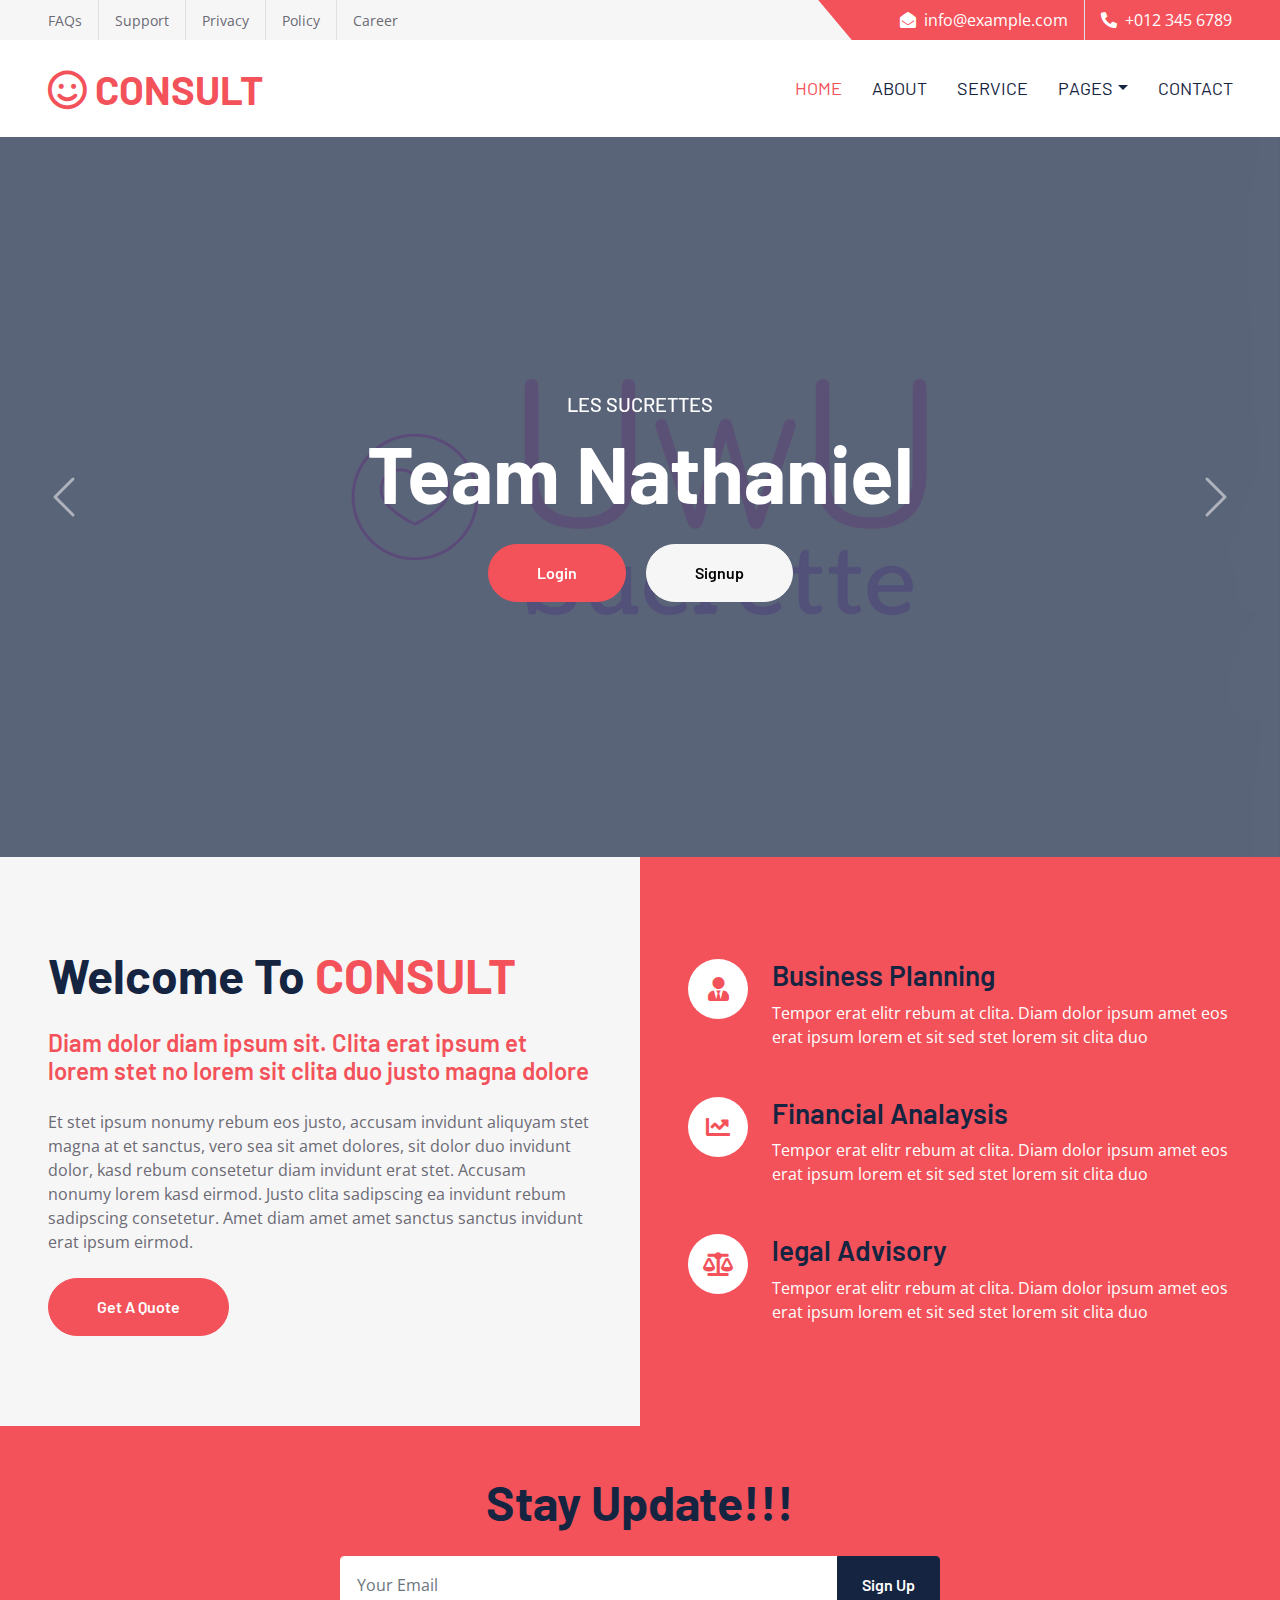
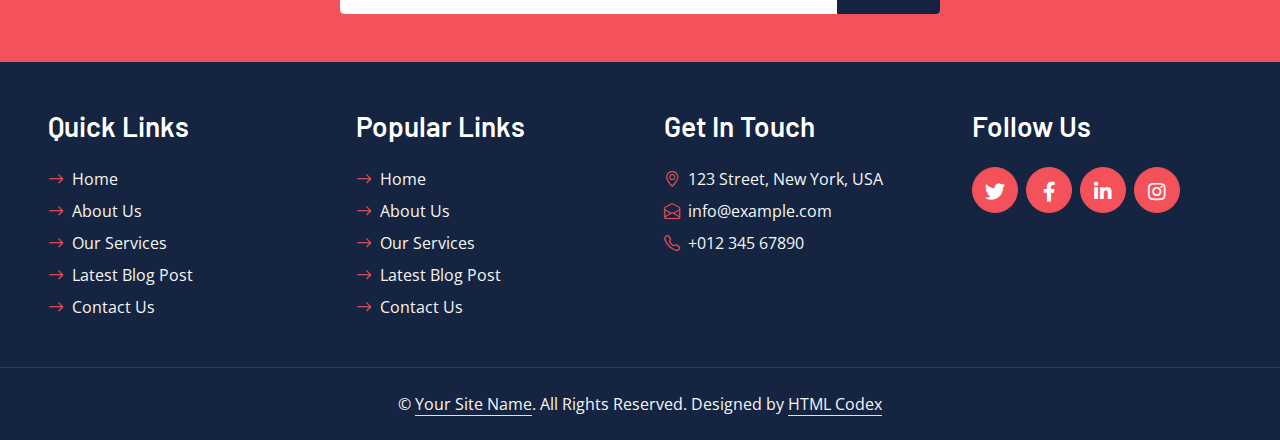
==== site/index.html @ 5a435f61 "[ALL] 1 file were committed 	Files: 		site/: Untracked" ====
<!DOCTYPE html>
<html lang="en">

<head>
    <meta charset="utf-8">
    <title>CONSULT - Consultancy Website Template</title>
    <meta content="width=device-width, initial-scale=1.0" name="viewport">
    <meta content="Free HTML Templates" name="keywords">
    <meta content="Free HTML Templates" name="description">

    <!-- Favicon -->
    <link href="img/favicon.ico" rel="icon">

    <!-- Google Web Fonts -->
    <link rel="preconnect" href="https://fonts.googleapis.com">
    <link rel="preconnect" href="https://fonts.gstatic.com" crossorigin>
    <link href="https://fonts.googleapis.com/css2?family=Barlow:wght@500;600;700&family=Open+Sans:wght@400;600&display=swap" rel="stylesheet"> 

    <!-- Icon Font Stylesheet -->
    <link href="https://cdnjs.cloudflare.com/ajax/libs/font-awesome/5.10.0/css/all.min.css" rel="stylesheet">
    <link href="https://cdn.jsdelivr.net/npm/bootstrap-icons@1.4.1/font/bootstrap-icons.css" rel="stylesheet">

    <!-- Libraries Stylesheet -->
    <link href="lib/owlcarousel/assets/owl.carousel.min.css" rel="stylesheet">

    <!-- Customized Bootstrap Stylesheet -->
    <link href="css/bootstrap.min.css" rel="stylesheet">

    <!-- Template Stylesheet -->
    <link href="css/style.css" rel="stylesheet">
</head>

<div>
    <!-- Topbar Start -->
    <div class="container-fluid bg-secondary ps-5 pe-0 d-none d-lg-block">
        <div class="row gx-0">
            <div class="col-md-6 text-center text-lg-start mb-2 mb-lg-0">
                <div class="d-inline-flex align-items-center">
                    <a class="text-body py-2 pe-3 border-end" href=""><small>FAQs</small></a>
                    <a class="text-body py-2 px-3 border-end" href=""><small>Support</small></a>
                    <a class="text-body py-2 px-3 border-end" href=""><small>Privacy</small></a>
                    <a class="text-body py-2 px-3 border-end" href=""><small>Policy</small></a>
                    <a class="text-body py-2 ps-3" href=""><small>Career</small></a>
                </div>
            </div>
            <div class="col-md-6 text-center text-lg-end">
                <div class="position-relative d-inline-flex align-items-center bg-primary text-white top-shape px-5">
                    <div class="me-3 pe-3 border-end py-2">
                        <p class="m-0"><i class="fa fa-envelope-open me-2"></i>info@example.com</p>
                    </div>
                    <div class="py-2">
                        <p class="m-0"><i class="fa fa-phone-alt me-2"></i>+012 345 6789</p>
                    </div>
                </div>
            </div>
        </div>
    </div>
    <!-- Topbar End -->


    <!-- Navbar Start -->
    <nav class="navbar navbar-expand-lg bg-white navbar-light shadow-sm px-5 py-3 py-lg-0">
        <a href="index.html" class="navbar-brand p-0">
            <h1 class="m-0 text-uppercase text-primary"><i class="far fa-smile text-primary me-2"></i>consult</h1>
        </a>
        <button class="navbar-toggler" type="button" data-bs-toggle="collapse" data-bs-target="#navbarCollapse">
            <span class="navbar-toggler-icon"></span>
        </button>
        <div class="collapse navbar-collapse" id="navbarCollapse">
            <div class="navbar-nav ms-auto py-0 me-n3">
                <a href="index.html" class="nav-item nav-link active">Home</a>
                <a href="about.html" class="nav-item nav-link">About</a>
                <a href="service.html" class="nav-item nav-link">Service</a>
                <div class="nav-item dropdown">
                    <a href="#" class="nav-link dropdown-toggle" data-bs-toggle="dropdown">Pages</a>
                    <div class="dropdown-menu m-0">
                        <a href="blog.html" class="dropdown-item">Blog Grid</a>
                        <a href="detail.html" class="dropdown-item">Blog Detail</a>
                        <a href="feature.html" class="dropdown-item">Features</a>
                        <a href="quote.html" class="dropdown-item">Quote Form</a>
                        <a href="team.html" class="dropdown-item">The Team</a>
                        <a href="testimonial.html" class="dropdown-item">Testimonial</a>
                    </div>
                </div>
                <a href="contact.html" class="nav-item nav-link">Contact</a>
            </div>
        </div>
    </nav>
    <!-- Navbar End -->


    <!-- Carousel Start -->
    <div class="container-fluid p-0">
        <div id="header-carousel" class="carousel slide carousel-fade" data-bs-ride="carousel">
            <div class="carousel-inner">
                <div class="carousel-item active">
                    <img class="w-100" src="img/carousel-1.jpg" alt="Image">
                    <div class="carousel-caption d-flex flex-column align-items-center justify-content-center">
                        <div class="p-3" style="max-width: 900px;">
                            <h5 class="text-white text-uppercase">Les Sucrettes</h5>
                            <h1 class="display-1 text-white mb-md-4">Team Nathaniel</h1>
                            <a href="" class="btn btn-primary py-md-3 px-md-5 me-3 rounded-pill">Login</a>
                            <a href="" class="btn btn-secondary py-md-3 px-md-5 rounded-pill">Signup</a>
                        </div>
                    </div>
                </div>
                <div class="carousel-item">
                    <img class="w-100" src="img/carousel-2.jpg" alt="Image">
                    <div class="carousel-caption d-flex flex-column align-items-center justify-content-center">
                        <div class="p-3" style="max-width: 900px;">
                            <h5 class="text-white text-uppercase">Business Consultancy</h5>
                            <h1 class="display-1 text-white mb-md-4">Take Our Help To Reach The Top Level</h1>
                            <a href="" class="btn btn-primary py-md-3 px-md-5 me-3 rounded-pill">Get Quote</a>
                            <a href="" class="btn btn-secondary py-md-3 px-md-5 rounded-pill">Contact Us</a>
                        </div>
                    </div>
                </div>
            </div>
            <button class="carousel-control-prev" type="button" data-bs-target="#header-carousel"
                data-bs-slide="prev">
                <span class="carousel-control-prev-icon" aria-hidden="true"></span>
                <span class="visually-hidden">Previous</span>
            </button>
            <button class="carousel-control-next" type="button" data-bs-target="#header-carousel"
                data-bs-slide="next">
                <span class="carousel-control-next-icon" aria-hidden="true"></span>
                <span class="visually-hidden">Next</span>
            </button>
        </div>
    </div>
    <!-- Carousel End -->


    <!-- About Start -->
    <div class="container-fluid bg-secondary p-0">
        <div class="row g-0">
            <div class="col-lg-6 py-6 px-5">
                <h1 class="display-5 mb-4">Welcome To <span class="text-primary">CONSULT</span></h1>
                <h4 class="text-primary mb-4">Diam dolor diam ipsum sit. Clita erat ipsum et lorem stet no lorem sit clita duo justo magna dolore</h4>
                <p class="mb-4">Et stet ipsum nonumy rebum eos justo, accusam invidunt aliquyam stet magna at et sanctus, vero sea sit amet dolores, sit dolor duo invidunt dolor, kasd rebum consetetur diam invidunt erat stet. Accusam nonumy lorem kasd eirmod. Justo clita sadipscing ea invidunt rebum sadipscing consetetur. Amet diam amet amet sanctus sanctus invidunt erat ipsum eirmod.</p>
                <a href="" class="btn btn-primary py-md-3 px-md-5 rounded-pill">Get A Quote</a>
            </div>
            <div class="col-lg-6">
                <div class="h-100 d-flex flex-column justify-content-center bg-primary p-5">
                    <div class="d-flex text-white mb-5">
                        <div class="d-flex flex-shrink-0 align-items-center justify-content-center bg-white text-primary rounded-circle mx-auto mb-4" style="width: 60px; height: 60px;">
                            <i class="fa fa-user-tie fs-4"></i>
                        </div>
                        <div class="ps-4">
                            <h3>Business Planning</h3>
                            <p class="mb-0">Tempor erat elitr rebum at clita. Diam dolor ipsum amet eos erat ipsum lorem et sit sed stet lorem sit clita duo</p>
                        </div>
                    </div>
                    <div class="d-flex text-white mb-5">
                        <div class="d-flex flex-shrink-0 align-items-center justify-content-center bg-white text-primary rounded-circle mx-auto mb-4" style="width: 60px; height: 60px;">
                            <i class="fa fa-chart-line fs-4"></i>
                        </div>
                        <div class="ps-4">
                            <h3>Financial Analaysis</h3>
                            <p class="mb-0">Tempor erat elitr rebum at clita. Diam dolor ipsum amet eos erat ipsum lorem et sit sed stet lorem sit clita duo</p>
                        </div>
                    </div>
                    <div class="d-flex text-white">
                        <div class="d-flex flex-shrink-0 align-items-center justify-content-center bg-white text-primary rounded-circle mx-auto mb-4" style="width: 60px; height: 60px;">
                            <i class="fa fa-balance-scale fs-4"></i>
                        </div>
                        <div class="ps-4">
                            <h3>legal Advisory</h3>
                            <p class="mb-0">Tempor erat elitr rebum at clita. Diam dolor ipsum amet eos erat ipsum lorem et sit sed stet lorem sit clita duo</p>
                        </div>
                    </div>
                </div>
            </div>
        </div>
    </div>
    <!-- About End -->   

    <!-- Footer Start -->
    <div class="container-fluid bg-primary text-secondary p-5">
        <div class="row g-5">
            <div class="col-12 text-center">
                <h1 class="display-5 mb-4">Stay Update!!!</h1>
                <form class="mx-auto" style="max-width: 600px;">
                    <div class="input-group">
                        <input type="text" class="form-control border-white p-3" placeholder="Your Email">
                        <button class="btn btn-dark px-4">Sign Up</button>
                    </div>
                </form>
            </div>
        </div>
    </div>
    <div class="container-fluid bg-dark text-secondary p-5">
        <div class="row g-5">
            <div class="col-lg-3 col-md-6">
                <h3 class="text-white mb-4">Quick Links</h3>
                <div class="d-flex flex-column justify-content-start">
                    <a class="text-secondary mb-2" href="#"><i class="bi bi-arrow-right text-primary me-2"></i>Home</a>
                    <a class="text-secondary mb-2" href="#"><i class="bi bi-arrow-right text-primary me-2"></i>About Us</a>
                    <a class="text-secondary mb-2" href="#"><i class="bi bi-arrow-right text-primary me-2"></i>Our Services</a>
                    <a class="text-secondary mb-2" href="#"><i class="bi bi-arrow-right text-primary me-2"></i>Latest Blog Post</a>
                    <a class="text-secondary" href="#"><i class="bi bi-arrow-right text-primary me-2"></i>Contact Us</a>
                </div>
            </div>
            <div class="col-lg-3 col-md-6">
                <h3 class="text-white mb-4">Popular Links</h3>
                <div class="d-flex flex-column justify-content-start">
                    <a class="text-secondary mb-2" href="#"><i class="bi bi-arrow-right text-primary me-2"></i>Home</a>
                    <a class="text-secondary mb-2" href="#"><i class="bi bi-arrow-right text-primary me-2"></i>About Us</a>
                    <a class="text-secondary mb-2" href="#"><i class="bi bi-arrow-right text-primary me-2"></i>Our Services</a>
                    <a class="text-secondary mb-2" href="#"><i class="bi bi-arrow-right text-primary me-2"></i>Latest Blog Post</a>
                    <a class="text-secondary" href="#"><i class="bi bi-arrow-right text-primary me-2"></i>Contact Us</a>
                </div>
            </div>
            <div class="col-lg-3 col-md-6">
                <h3 class="text-white mb-4">Get In Touch</h3>
                <p class="mb-2"><i class="bi bi-geo-alt text-primary me-2"></i>123 Street, New York, USA</p>
                <p class="mb-2"><i class="bi bi-envelope-open text-primary me-2"></i>info@example.com</p>
                <p class="mb-0"><i class="bi bi-telephone text-primary me-2"></i>+012 345 67890</p>
            </div>
            <div class="col-lg-3 col-md-6">
                <h3 class="text-white mb-4">Follow Us</h3>
                <div class="d-flex">
                    <a class="btn btn-lg btn-primary btn-lg-square rounded-circle me-2" href="#"><i class="fab fa-twitter fw-normal"></i></a>
                    <a class="btn btn-lg btn-primary btn-lg-square rounded-circle me-2" href="#"><i class="fab fa-facebook-f fw-normal"></i></a>
                    <a class="btn btn-lg btn-primary btn-lg-square rounded-circle me-2" href="#"><i class="fab fa-linkedin-in fw-normal"></i></a>
                    <a class="btn btn-lg btn-primary btn-lg-square rounded-circle" href="#"><i class="fab fa-instagram fw-normal"></i></a>
                </div>
            </div>
        </div>
    </div>
    <div class="container-fluid bg-dark text-secondary text-center border-top py-4 px-5" style="border-color: rgba(256, 256, 256, .1) !important;">
        <p class="m-0">&copy; <a class="text-secondary border-bottom" href="#">Your Site Name</a>. All Rights Reserved. Designed by <a class="text-secondary border-bottom" href="https://htmlcodex.com">HTML Codex</a></p>
    </div>
    <!-- Footer End -->


    <!-- Back to Top -->
    <a href="#" class="btn btn-lg btn-primary btn-lg-square rounded-circle back-to-top"><i class="bi bi-arrow-up"></i></a>


    <!-- JavaScript Libraries -->
    <script src="https://code.jquery.com/jquery-3.4.1.min.js"></script>
    <script src="https://cdn.jsdelivr.net/npm/bootstrap@5.0.0/dist/js/bootstrap.bundle.min.js"></script>
    <script src="lib/easing/easing.min.js"></script>
    <script src="lib/waypoints/waypoints.min.js"></script>
    <script src="lib/owlcarousel/owl.carousel.min.js"></script>

    <!-- Template Javascript -->
    <script src="js/main.js"></script>
</body>

</html>
---- site/css/style.css ----
/********** Template CSS **********/
:root {
    --primary: #F3525A;
    --secondary: #F6F6F6;
    --light: #FFFFFF;
    --dark: #152440;
}

h1,
h2,
.font-weight-bold {
    font-weight: 700 !important;
}

h3,
h4,
.font-weight-semi-bold {
    font-weight: 600 !important;
}

h5,
h6,
.font-weight-medium {
    font-weight: 500 !important;
}

.pt-6 {
    padding-top: 90px;
}

.pb-6 {
    padding-bottom: 90px;
}

.py-6 {
    padding-top: 90px;
    padding-bottom: 90px;
}

.btn {
    font-family: 'Barlow', sans-serif;
    font-weight: 600;
    transition: .5s;
}

.btn-primary {
    color: #FFFFFF;
}

.btn-square {
    width: 36px;
    height: 36px;
}

.btn-sm-square {
    width: 28px;
    height: 28px;
}

.btn-lg-square {
    width: 46px;
    height: 46px;
}

.btn-square,
.btn-sm-square,
.btn-lg-square {
    padding-left: 0;
    padding-right: 0;
    text-align: center;
}

.back-to-top {
    position: fixed;
    display: none;
    right: 45px;
    bottom: 45px;
    z-index: 99;
}

.top-shape::before {
    position: absolute;
    content: "";
    width: 35px;
    height: 100%;
    top: 0;
    left: -17px;
    background: var(--primary);
    transform: skew(40deg);
}

.navbar-light .navbar-nav .nav-link {
    font-family: 'Barlow', sans-serif;
    padding: 35px 15px;
    font-size: 18px;
    text-transform: uppercase;
    color: var(--dark);
    outline: none;
    transition: .5s;
}

.sticky-top.navbar-light .navbar-nav .nav-link {
    padding: 20px 15px;
}

.navbar-light .navbar-nav .nav-link:hover,
.navbar-light .navbar-nav .nav-link.active {
    color: var(--primary);
}

@media (max-width: 991.98px) {
    .navbar-light .navbar-nav .nav-link  {
        padding: 10px 0;
    }
}

.carousel-caption {
    top: 0;
    left: 0;
    right: 0;
    bottom: 0;
    background: rgba(21, 36, 64, .7);
    z-index: 1;
}

@media (max-width: 576px) {
    .carousel-caption h5 {
        font-size: 14px;
        font-weight: 500 !important;
    }

    .carousel-caption h1 {
        font-size: 30px;
        font-weight: 600 !important;
    }
}

.carousel-control-prev,
.carousel-control-next {
    width: 10%;
}

.carousel-control-prev-icon,
.carousel-control-next-icon {
    width: 3rem;
    height: 3rem;
}

.service-item {
    position: relative;
    overflow: hidden;
    height: 350px;
    display: flex;
    flex-direction: column;
    align-items: center;
    justify-content: center;
    transition: .3s;
}

.service-item::after {
    position: absolute;
    content: "";
    width: 100%;
    height: 50px;
    bottom: -50px;
    left: 0;
    background: var(--light);
    border-radius: 100% 100% 0 0;
    box-shadow: 0px -10px 5px #EEEEEE;
    transition: .5s;
}

.service-item:hover::after {
    bottom: -25px;
}

.service-item p {
    transition: .3s;
}

.service-item:hover p {
    margin-bottom: 25px !important;
}

.team-item img {
    transform: scale(1.15);
    margin-left: -30px;
    transition: .5s;
}

.team-item:hover img {
    margin-left: 0;
}

.team-item .team-text {
    left: -100%;
    transition: .5s;
}

.team-item .team-text::after {
    position: absolute;
    content: "";
    width: 0;
    height: 0;
    top: 50%;
    right: -60px;
    margin-top: -30px;
    border: 30px solid;
    border-color: transparent transparent transparent var(--primary);
}

.team-item:hover .team-text {
    left: 0;
}

.testimonial-carousel .owl-nav {
    margin-top: 30px;
    display: flex;
    justify-content: start;
}

.testimonial-carousel .owl-nav .owl-prev,
.testimonial-carousel .owl-nav .owl-next{
    position: relative;
    margin: 0 5px;
    width: 45px;
    height: 45px;
    display: flex;
    align-items: center;
    justify-content: center;
    color: #FFFFFF;
    background: var(--primary);
    font-size: 22px;
    border-radius: 45px;
    transition: .5s;
}

.testimonial-carousel .owl-nav .owl-prev:hover,
.testimonial-carousel .owl-nav .owl-next:hover {
    color: var(--dark);
}

.testimonial-carousel .owl-item img {
    width: 90px;
    height: 90px;
}

.blog-item img {
    transition: .5s;
}

.blog-item:hover img {
    transform: scale(1.1);
}
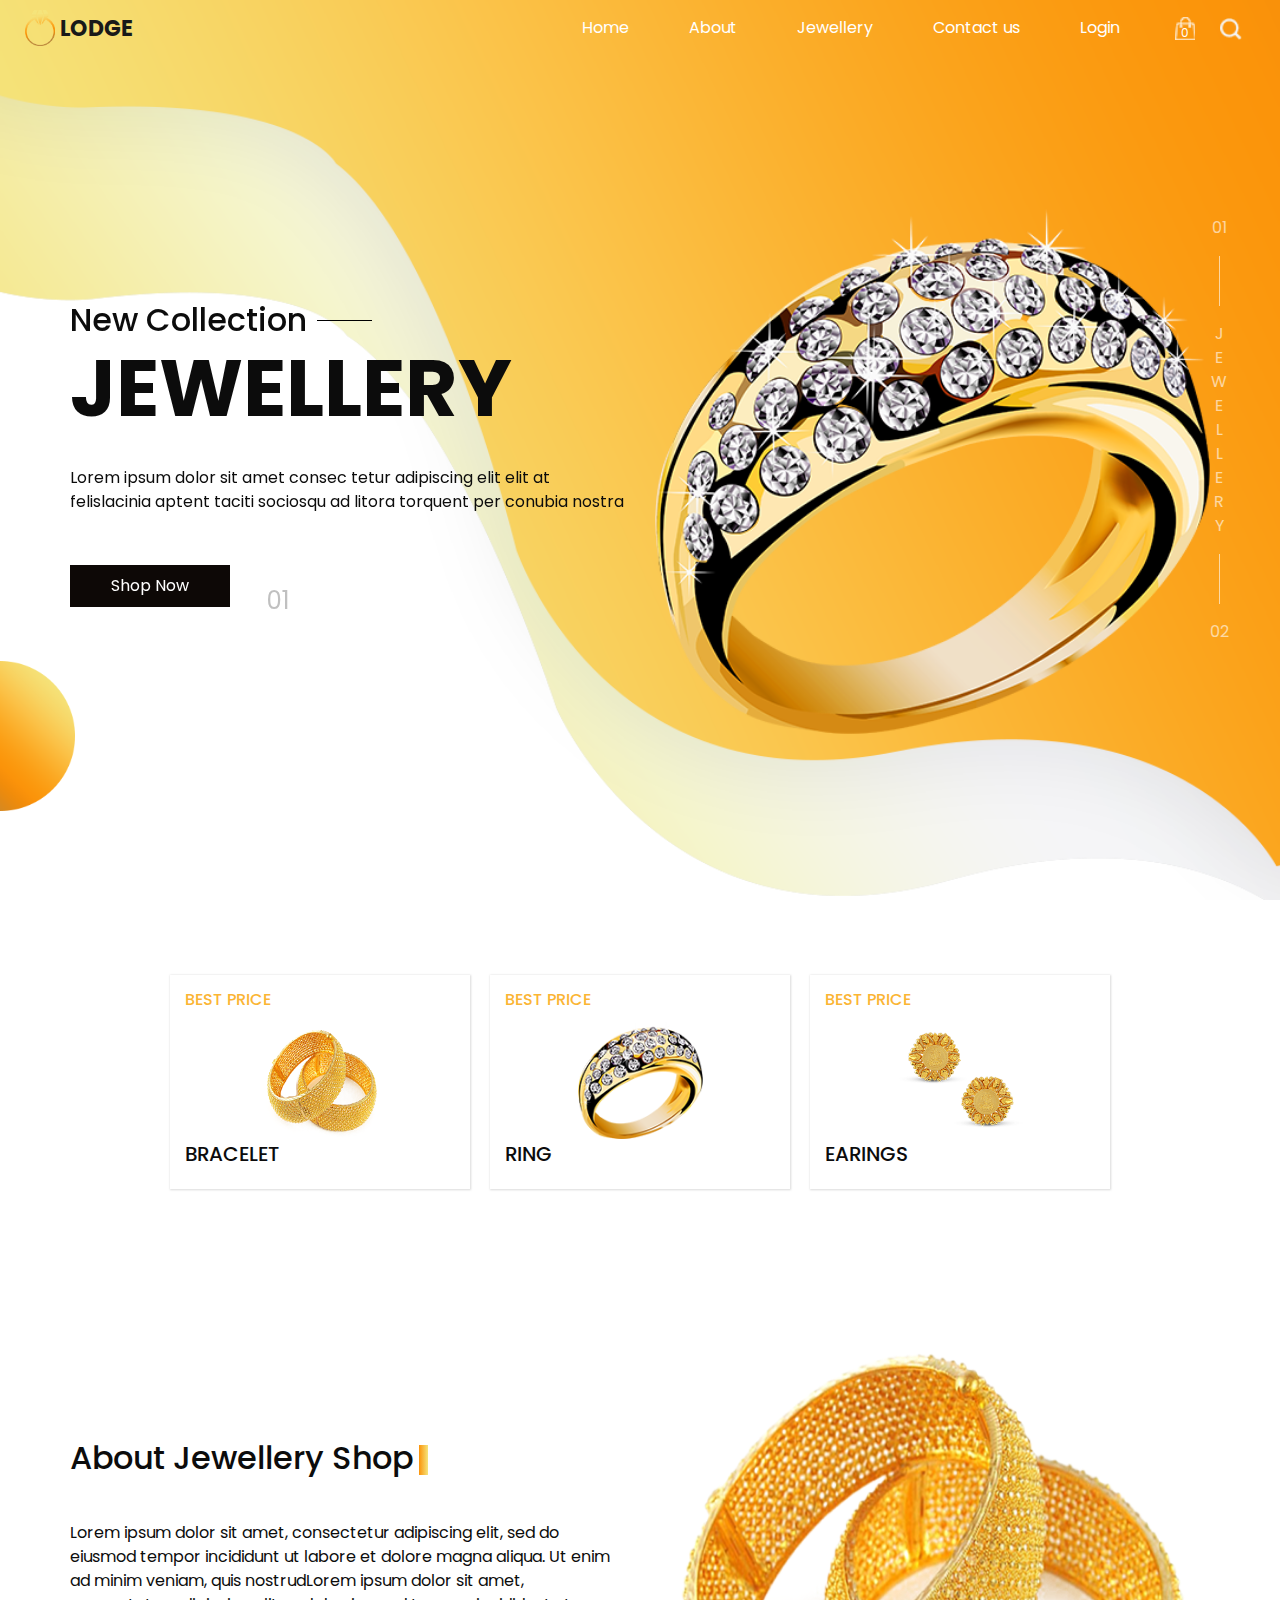
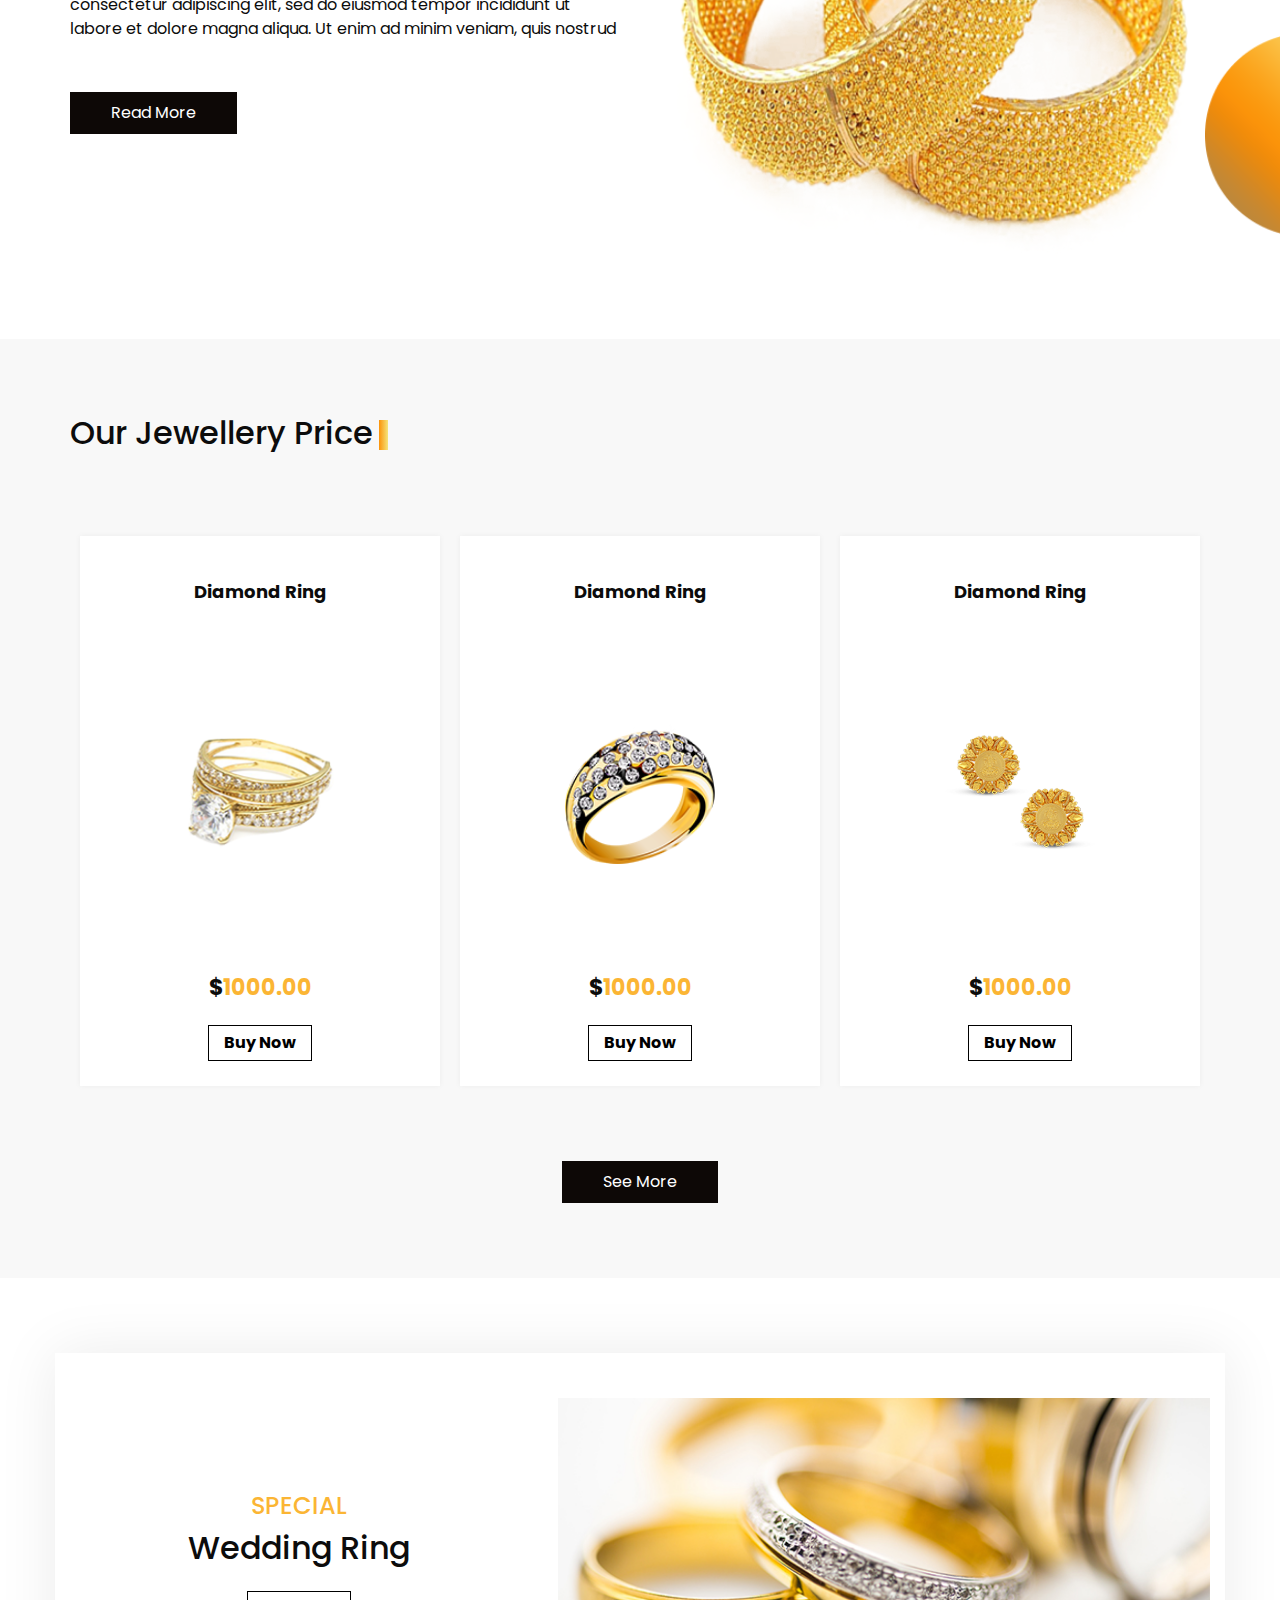
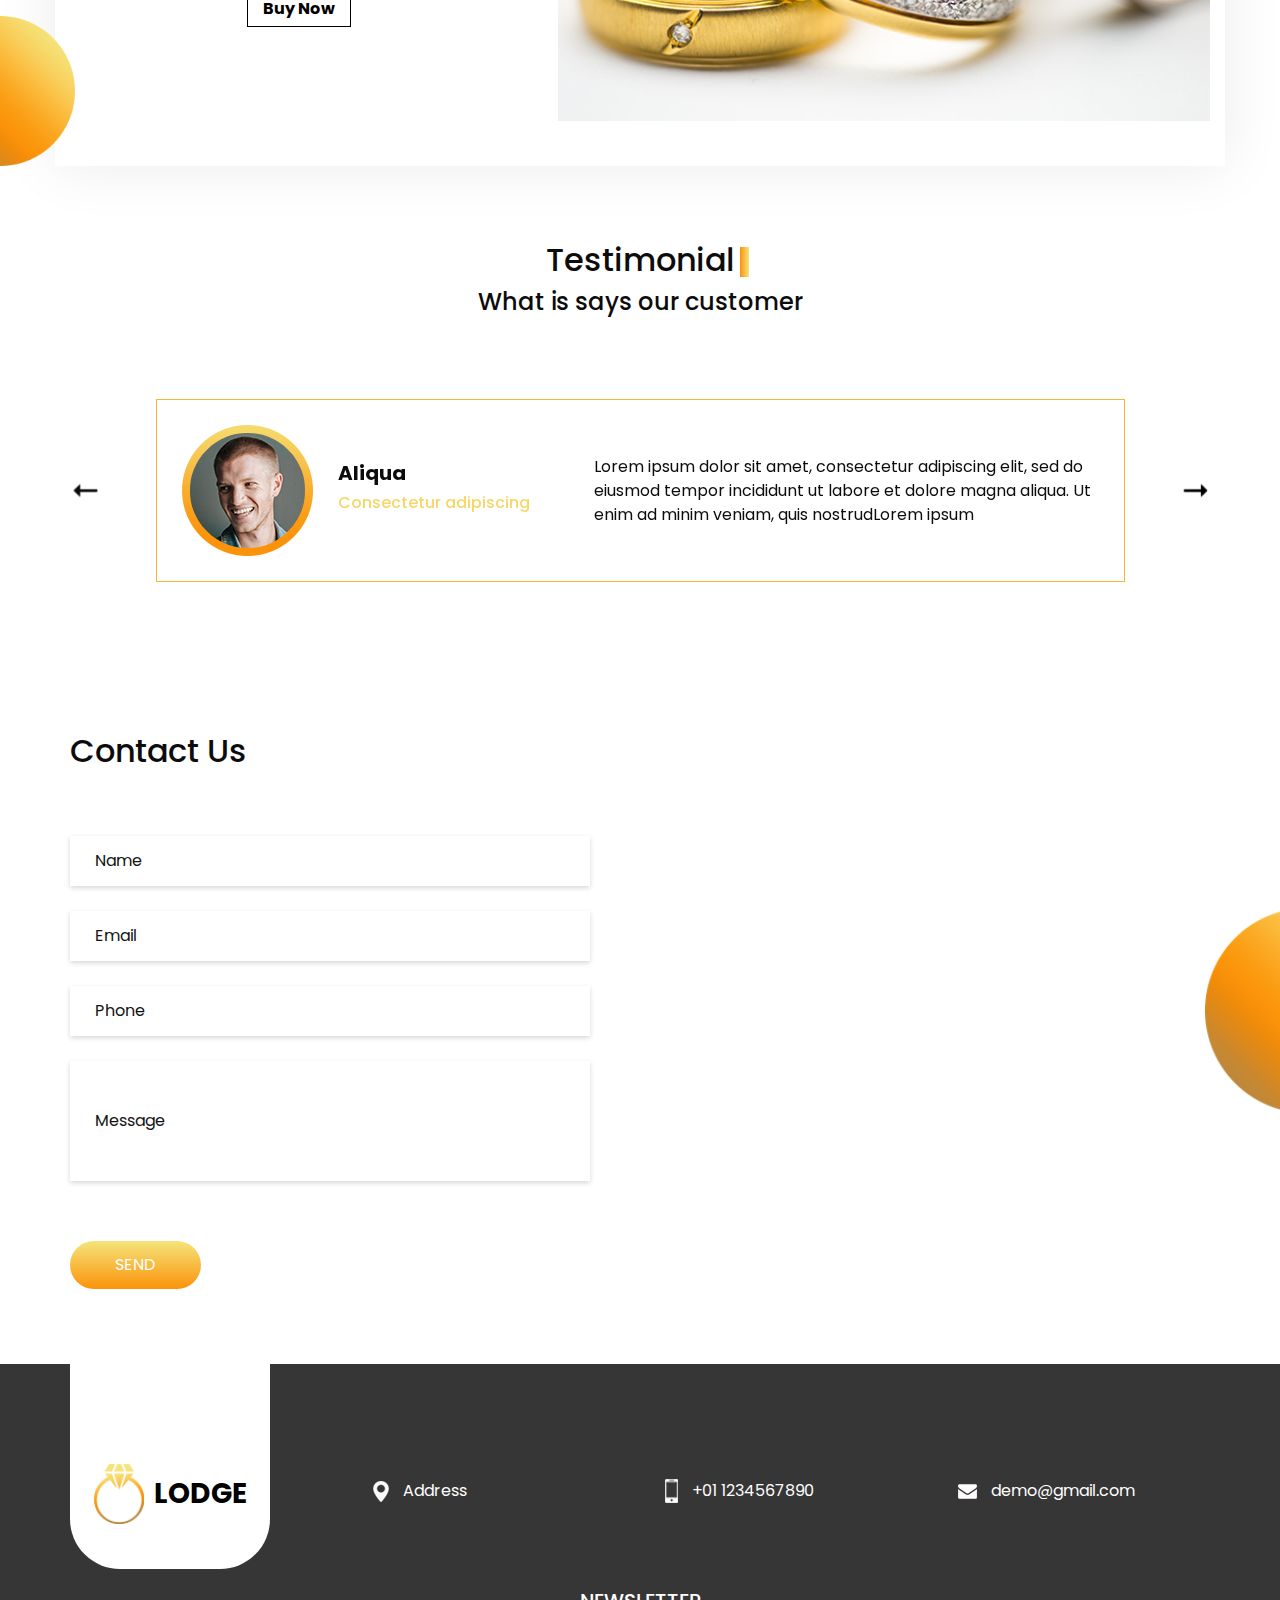
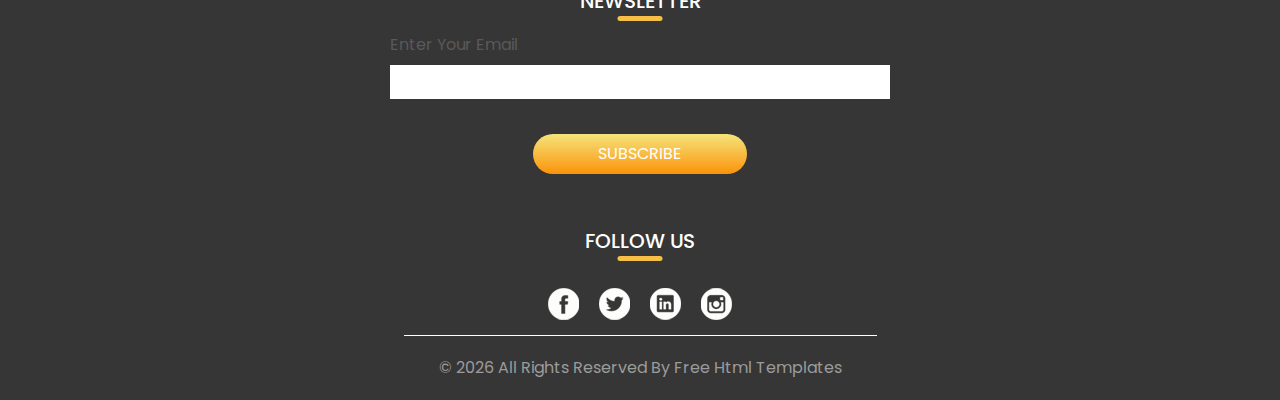
==== commit 56f8c2fe: "[ALL] 138 files were committed 	Files: 		site/LICENSE.txt: Deleted 		site/READ-ME.txt: Deleted 		sit" ====
--- a/site/index.html
+++ b/site/index.html
@@ -1,252 +1,668 @@
 <!DOCTYPE html>
-<html lang="en">
+<html>
 
 <head>
-    <meta charset="utf-8">
-    <title>CONSULT - Consultancy Website Template</title>
-    <meta content="width=device-width, initial-scale=1.0" name="viewport">
-    <meta content="Free HTML Templates" name="keywords">
-    <meta content="Free HTML Templates" name="description">
-
-    <!-- Favicon -->
-    <link href="img/favicon.ico" rel="icon">
-
-    <!-- Google Web Fonts -->
-    <link rel="preconnect" href="https://fonts.googleapis.com">
-    <link rel="preconnect" href="https://fonts.gstatic.com" crossorigin>
-    <link href="https://fonts.googleapis.com/css2?family=Barlow:wght@500;600;700&family=Open+Sans:wght@400;600&display=swap" rel="stylesheet"> 
-
-    <!-- Icon Font Stylesheet -->
-    <link href="https://cdnjs.cloudflare.com/ajax/libs/font-awesome/5.10.0/css/all.min.css" rel="stylesheet">
-    <link href="https://cdn.jsdelivr.net/npm/bootstrap-icons@1.4.1/font/bootstrap-icons.css" rel="stylesheet">
-
-    <!-- Libraries Stylesheet -->
-    <link href="lib/owlcarousel/assets/owl.carousel.min.css" rel="stylesheet">
-
-    <!-- Customized Bootstrap Stylesheet -->
-    <link href="css/bootstrap.min.css" rel="stylesheet">
-
-    <!-- Template Stylesheet -->
-    <link href="css/style.css" rel="stylesheet">
+  <!-- Basic -->
+  <meta charset="utf-8" />
+  <meta http-equiv="X-UA-Compatible" content="IE=edge" />
+  <!-- Mobile Metas -->
+  <meta name="viewport" content="width=device-width, initial-scale=1, shrink-to-fit=no" />
+  <!-- Site Metas -->
+  <meta name="keywords" content="" />
+  <meta name="description" content="" />
+  <meta name="author" content="" />
+
+  <title>Lodge</title>
+
+  <!-- slider stylesheet -->
+  <link rel="stylesheet" type="text/css" href="https://cdnjs.cloudflare.com/ajax/libs/OwlCarousel2/2.1.3/assets/owl.carousel.min.css" />
+
+  <!-- bootstrap core css -->
+  <link rel="stylesheet" type="text/css" href="css/bootstrap.css" />
+
+  <!-- fonts style -->
+  <link href="https://fonts.googleapis.com/css?family=Baloo+Chettan|Poppins:400,600,700&display=swap" rel="stylesheet">
+  <!-- Custom styles for this template -->
+  <link href="css/style.css" rel="stylesheet" />
+  <!-- responsive style -->
+  <link href="css/responsive.css" rel="stylesheet" />
 </head>
 
-<div>
-    <!-- Topbar Start -->
-    <div class="container-fluid bg-secondary ps-5 pe-0 d-none d-lg-block">
-        <div class="row gx-0">
-            <div class="col-md-6 text-center text-lg-start mb-2 mb-lg-0">
-                <div class="d-inline-flex align-items-center">
-                    <a class="text-body py-2 pe-3 border-end" href=""><small>FAQs</small></a>
-                    <a class="text-body py-2 px-3 border-end" href=""><small>Support</small></a>
-                    <a class="text-body py-2 px-3 border-end" href=""><small>Privacy</small></a>
-                    <a class="text-body py-2 px-3 border-end" href=""><small>Policy</small></a>
-                    <a class="text-body py-2 ps-3" href=""><small>Career</small></a>
-                </div>
-            </div>
-            <div class="col-md-6 text-center text-lg-end">
-                <div class="position-relative d-inline-flex align-items-center bg-primary text-white top-shape px-5">
-                    <div class="me-3 pe-3 border-end py-2">
-                        <p class="m-0"><i class="fa fa-envelope-open me-2"></i>info@example.com</p>
+<body>
+
+  <div class="hero_area">
+    <!-- header section strats -->
+    <header class="header_section">
+      <div class="container-fluid">
+        <nav class="navbar navbar-expand-lg custom_nav-container ">
+          <a class="navbar-brand" href="index.html">
+            <img src="images/logo.png" alt="">
+            <span>
+              Lodge
+            </span>
+          </a>
+          <button class="navbar-toggler" type="button" data-toggle="collapse" data-target="#navbarSupportedContent" aria-controls="navbarSupportedContent" aria-expanded="false" aria-label="Toggle navigation">
+            <span class="navbar-toggler-icon"></span>
+          </button>
+
+          <div class="collapse navbar-collapse" id="navbarSupportedContent">
+            <div class="d-flex ml-auto flex-column flex-lg-row align-items-center">
+              <ul class="navbar-nav  ">
+                <li class="nav-item active">
+                  <a class="nav-link" href="index.html">Home <span class="sr-only">(current)</span></a>
+                </li>
+                <li class="nav-item">
+                  <a class="nav-link" href="about.html"> About</a>
+                </li>
+                <li class="nav-item">
+                  <a class="nav-link" href="jewellery.html">Jewellery </a>
+                </li>
+                <li class="nav-item">
+                  <a class="nav-link" href="contact.html">Contact us</a>
+                </li>
+                <li class="nav-item">
+                  <a class="nav-link" href="#">Login</a>
+                </li>
+              </ul>
+
+            </div>
+            <div class="quote_btn-container ">
+              <a href="">
+                <img src="images/cart.png" alt="">
+                <div class="cart_number">
+                  0
+                </div>
+              </a>
+              <form class="form-inline">
+                <button class="btn  my-2 my-sm-0 nav_search-btn" type="submit"></button>
+              </form>
+            </div>
+          </div>
+        </nav>
+      </div>
+    </header>
+    <!-- end header section -->
+    <!-- slider section -->
+    <section class=" slider_section position-relative">
+      <div class="design-box">
+        <img src="images/design-1.png" alt="">
+      </div>
+      <div class="slider_number-container d-none d-md-block">
+        <div class="number-box">
+          <span>
+            01
+          </span>
+          <hr>
+          <span class="jwel">
+            J <br>
+            e <br>
+            w <br>
+            e <br>
+            l <br>
+            l <br>
+            e <br>
+            r <br>
+            y
+          </span>
+          <hr>
+          <span>
+            02
+          </span>
+        </div>
+      </div>
+      <div class="container">
+        <div id="carouselExampleIndicators" class="carousel slide" data-ride="carousel">
+          <ol class="carousel-indicators">
+            <li data-target="#carouselExampleIndicators" data-slide-to="0" class="active">01</li>
+            <li data-target="#carouselExampleIndicators" data-slide-to="1">02</li>
+            <li data-target="#carouselExampleIndicators" data-slide-to="2">03</li>
+          </ol>
+          <div class="carousel-inner">
+            <div class="carousel-item active">
+              <div class="row">
+                <div class="col-md-6">
+                  <div class="detail_box">
+                    <h2>
+                      <span> New Collection</span>
+                      <hr>
+                    </h2>
+                    <h1>
+                      Jewellery
+                    </h1>
+                    <p>
+                      Lorem ipsum dolor sit amet consec tetur adipiscing elit elit at felislacinia
+                      aptent taciti sociosqu ad litora torquent per conubia nostra
+                    </p>
+                    <div>
+                      <a href="">Shop Now</a>
                     </div>
-                    <div class="py-2">
-                        <p class="m-0"><i class="fa fa-phone-alt me-2"></i>+012 345 6789</p>
+                  </div>
+                </div>
+                <div class="col-md-6">
+                  <div class="img-box">
+                    <img src="images/slider-img.png" alt="">
+                  </div>
+                </div>
+              </div>
+            </div>
+            <div class="carousel-item ">
+              <div class="row">
+                <div class="col-md-6">
+                  <div class="detail_box">
+                    <h2>
+                      <span> New Collection</span>
+                      <hr>
+                    </h2>
+                    <h1>
+                      Jewellery
+                    </h1>
+                    <p>
+                      Lorem ipsum dolor sit amet consec tetur adipiscing elit elit at felislacinia
+                      aptent taciti sociosqu ad litora torquent per conubia nostra
+                    </p>
+                    <div>
+                      <a href="">Shop Now</a>
                     </div>
-                </div>
-            </div>
-        </div>
-    </div>
-    <!-- Topbar End -->
-
-
-    <!-- Navbar Start -->
-    <nav class="navbar navbar-expand-lg bg-white navbar-light shadow-sm px-5 py-3 py-lg-0">
-        <a href="index.html" class="navbar-brand p-0">
-            <h1 class="m-0 text-uppercase text-primary"><i class="far fa-smile text-primary me-2"></i>consult</h1>
+                  </div>
+                </div>
+                <div class="col-md-6">
+                  <div class="img-box">
+                    <img src="images/slider-img.png" alt="">
+                  </div>
+                </div>
+              </div>
+            </div>
+            <div class="carousel-item ">
+              <div class="row">
+                <div class="col-md-6">
+                  <div class="detail_box">
+                    <h2>
+                      <span> New Collection</span>
+                      <hr>
+                    </h2>
+                    <h1>
+                      Jewellery
+                    </h1>
+                    <p>
+                      Lorem ipsum dolor sit amet consec tetur adipiscing elit elit at felislacinia
+                      aptent taciti sociosqu ad litora torquent per conubia nostra
+                    </p>
+                    <div>
+                      <a href="">Shop Now</a>
+                    </div>
+                  </div>
+                </div>
+                <div class="col-md-6">
+                  <div class="img-box">
+                    <img src="images/slider-img.png" alt="">
+                  </div>
+                </div>
+              </div>
+            </div>
+          </div>
+        </div>
+      </div>
+
+    </section>
+    <!-- end slider section -->
+  </div>
+
+  <!-- item section -->
+
+  <div class="item_section layout_padding2">
+    <div class="container">
+      <div class="item_container">
+        <div class="box">
+          <div class="price">
+            <h6>
+              Best PRICE
+            </h6>
+          </div>
+          <div class="img-box">
+            <img src="images/i-1.png" alt="">
+          </div>
+          <div class="name">
+            <h5>
+              Bracelet
+            </h5>
+          </div>
+        </div>
+        <div class="box">
+          <div class="price">
+            <h6>
+              Best PRICE
+            </h6>
+          </div>
+          <div class="img-box">
+            <img src="images/i-2.png" alt="">
+          </div>
+          <div class="name">
+            <h5>
+              Ring
+            </h5>
+          </div>
+        </div>
+        <div class="box">
+          <div class="price">
+            <h6>
+              Best PRICE
+            </h6>
+          </div>
+          <div class="img-box">
+            <img src="images/i-3.png" alt="">
+          </div>
+          <div class="name">
+            <h5>
+              Earings
+            </h5>
+          </div>
+        </div>
+      </div>
+    </div>
+  </div>
+
+  <!-- end item section -->
+
+  <!-- about section -->
+
+  <section class="about_section layout_padding2-top layout_padding-bottom">
+    <div class="design-box">
+      <img src="images/design-2.png" alt="">
+    </div>
+    <div class="container">
+      <div class="row">
+        <div class="col-md-6">
+          <div class="detail-box">
+            <div class="heading_container">
+              <h2>
+                About Jewellery Shop
+              </h2>
+            </div>
+            <p>
+              Lorem ipsum dolor sit amet, consectetur adipiscing elit, sed do eiusmod tempor incididunt ut labore et
+              dolore magna aliqua. Ut enim ad minim veniam, quis nostrudLorem ipsum dolor sit amet, consectetur
+              adipiscing elit, sed do eiusmod tempor incididunt ut labore et dolore magna aliqua. Ut enim ad minim
+              veniam, quis nostrud
+            </p>
+            <div>
+              <a href="">
+                Read More
+              </a>
+            </div>
+          </div>
+        </div>
+        <div class="col-md-6">
+          <div class="img-box">
+            <img src="images/about-img.png" alt="">
+          </div>
+        </div>
+      </div>
+    </div>
+  </section>
+
+  <!-- end about section -->
+
+  <!-- price section -->
+
+  <section class="price_section layout_padding">
+    <div class="container">
+      <div class="heading_container">
+        <h2>
+          Our Jewellery Price
+        </h2>
+      </div>
+      <div class="price_container">
+        <div class="box">
+          <div class="name">
+            <h6>
+              Diamond Ring
+            </h6>
+          </div>
+          <div class="img-box">
+            <img src="images/p-1.png" alt="">
+          </div>
+          <div class="detail-box">
+            <h5>
+              $<span>1000.00</span>
+            </h5>
+            <a href="">
+              Buy Now
+            </a>
+          </div>
+        </div>
+        <div class="box">
+          <div class="name">
+            <h6>
+              Diamond Ring
+            </h6>
+          </div>
+          <div class="img-box">
+            <img src="images/i-2.png" alt="">
+          </div>
+          <div class="detail-box">
+            <h5>
+              $<span>1000.00</span>
+            </h5>
+            <a href="">
+              Buy Now
+            </a>
+          </div>
+        </div>
+        <div class="box">
+          <div class="name">
+            <h6>
+              Diamond Ring
+            </h6>
+          </div>
+          <div class="img-box">
+            <img src="images/i-3.png" alt="">
+          </div>
+          <div class="detail-box">
+            <h5>
+              $<span>1000.00</span>
+            </h5>
+            <a href="">
+              Buy Now
+            </a>
+          </div>
+        </div>
+      </div>
+      <div class="d-flex justify-content-center">
+        <a href="" class="price_btn">
+          See More
         </a>
-        <button class="navbar-toggler" type="button" data-bs-toggle="collapse" data-bs-target="#navbarCollapse">
-            <span class="navbar-toggler-icon"></span>
-        </button>
-        <div class="collapse navbar-collapse" id="navbarCollapse">
-            <div class="navbar-nav ms-auto py-0 me-n3">
-                <a href="index.html" class="nav-item nav-link active">Home</a>
-                <a href="about.html" class="nav-item nav-link">About</a>
-                <a href="service.html" class="nav-item nav-link">Service</a>
-                <div class="nav-item dropdown">
-                    <a href="#" class="nav-link dropdown-toggle" data-bs-toggle="dropdown">Pages</a>
-                    <div class="dropdown-menu m-0">
-                        <a href="blog.html" class="dropdown-item">Blog Grid</a>
-                        <a href="detail.html" class="dropdown-item">Blog Detail</a>
-                        <a href="feature.html" class="dropdown-item">Features</a>
-                        <a href="quote.html" class="dropdown-item">Quote Form</a>
-                        <a href="team.html" class="dropdown-item">The Team</a>
-                        <a href="testimonial.html" class="dropdown-item">Testimonial</a>
-                    </div>
-                </div>
-                <a href="contact.html" class="nav-item nav-link">Contact</a>
-            </div>
-        </div>
-    </nav>
-    <!-- Navbar End -->
-
-
-    <!-- Carousel Start -->
-    <div class="container-fluid p-0">
-        <div id="header-carousel" class="carousel slide carousel-fade" data-bs-ride="carousel">
-            <div class="carousel-inner">
-                <div class="carousel-item active">
-                    <img class="w-100" src="img/carousel-1.jpg" alt="Image">
-                    <div class="carousel-caption d-flex flex-column align-items-center justify-content-center">
-                        <div class="p-3" style="max-width: 900px;">
-                            <h5 class="text-white text-uppercase">Les Sucrettes</h5>
-                            <h1 class="display-1 text-white mb-md-4">Team Nathaniel</h1>
-                            <a href="" class="btn btn-primary py-md-3 px-md-5 me-3 rounded-pill">Login</a>
-                            <a href="" class="btn btn-secondary py-md-3 px-md-5 rounded-pill">Signup</a>
-                        </div>
-                    </div>
-                </div>
-                <div class="carousel-item">
-                    <img class="w-100" src="img/carousel-2.jpg" alt="Image">
-                    <div class="carousel-caption d-flex flex-column align-items-center justify-content-center">
-                        <div class="p-3" style="max-width: 900px;">
-                            <h5 class="text-white text-uppercase">Business Consultancy</h5>
-                            <h1 class="display-1 text-white mb-md-4">Take Our Help To Reach The Top Level</h1>
-                            <a href="" class="btn btn-primary py-md-3 px-md-5 me-3 rounded-pill">Get Quote</a>
-                            <a href="" class="btn btn-secondary py-md-3 px-md-5 rounded-pill">Contact Us</a>
-                        </div>
-                    </div>
-                </div>
-            </div>
-            <button class="carousel-control-prev" type="button" data-bs-target="#header-carousel"
-                data-bs-slide="prev">
-                <span class="carousel-control-prev-icon" aria-hidden="true"></span>
-                <span class="visually-hidden">Previous</span>
-            </button>
-            <button class="carousel-control-next" type="button" data-bs-target="#header-carousel"
-                data-bs-slide="next">
-                <span class="carousel-control-next-icon" aria-hidden="true"></span>
-                <span class="visually-hidden">Next</span>
-            </button>
-        </div>
-    </div>
-    <!-- Carousel End -->
-
-
-    <!-- About Start -->
-    <div class="container-fluid bg-secondary p-0">
-        <div class="row g-0">
-            <div class="col-lg-6 py-6 px-5">
-                <h1 class="display-5 mb-4">Welcome To <span class="text-primary">CONSULT</span></h1>
-                <h4 class="text-primary mb-4">Diam dolor diam ipsum sit. Clita erat ipsum et lorem stet no lorem sit clita duo justo magna dolore</h4>
-                <p class="mb-4">Et stet ipsum nonumy rebum eos justo, accusam invidunt aliquyam stet magna at et sanctus, vero sea sit amet dolores, sit dolor duo invidunt dolor, kasd rebum consetetur diam invidunt erat stet. Accusam nonumy lorem kasd eirmod. Justo clita sadipscing ea invidunt rebum sadipscing consetetur. Amet diam amet amet sanctus sanctus invidunt erat ipsum eirmod.</p>
-                <a href="" class="btn btn-primary py-md-3 px-md-5 rounded-pill">Get A Quote</a>
-            </div>
-            <div class="col-lg-6">
-                <div class="h-100 d-flex flex-column justify-content-center bg-primary p-5">
-                    <div class="d-flex text-white mb-5">
-                        <div class="d-flex flex-shrink-0 align-items-center justify-content-center bg-white text-primary rounded-circle mx-auto mb-4" style="width: 60px; height: 60px;">
-                            <i class="fa fa-user-tie fs-4"></i>
-                        </div>
-                        <div class="ps-4">
-                            <h3>Business Planning</h3>
-                            <p class="mb-0">Tempor erat elitr rebum at clita. Diam dolor ipsum amet eos erat ipsum lorem et sit sed stet lorem sit clita duo</p>
-                        </div>
-                    </div>
-                    <div class="d-flex text-white mb-5">
-                        <div class="d-flex flex-shrink-0 align-items-center justify-content-center bg-white text-primary rounded-circle mx-auto mb-4" style="width: 60px; height: 60px;">
-                            <i class="fa fa-chart-line fs-4"></i>
-                        </div>
-                        <div class="ps-4">
-                            <h3>Financial Analaysis</h3>
-                            <p class="mb-0">Tempor erat elitr rebum at clita. Diam dolor ipsum amet eos erat ipsum lorem et sit sed stet lorem sit clita duo</p>
-                        </div>
-                    </div>
-                    <div class="d-flex text-white">
-                        <div class="d-flex flex-shrink-0 align-items-center justify-content-center bg-white text-primary rounded-circle mx-auto mb-4" style="width: 60px; height: 60px;">
-                            <i class="fa fa-balance-scale fs-4"></i>
-                        </div>
-                        <div class="ps-4">
-                            <h3>legal Advisory</h3>
-                            <p class="mb-0">Tempor erat elitr rebum at clita. Diam dolor ipsum amet eos erat ipsum lorem et sit sed stet lorem sit clita duo</p>
-                        </div>
-                    </div>
-                </div>
-            </div>
-        </div>
-    </div>
-    <!-- About End -->   
-
-    <!-- Footer Start -->
-    <div class="container-fluid bg-primary text-secondary p-5">
-        <div class="row g-5">
-            <div class="col-12 text-center">
-                <h1 class="display-5 mb-4">Stay Update!!!</h1>
-                <form class="mx-auto" style="max-width: 600px;">
-                    <div class="input-group">
-                        <input type="text" class="form-control border-white p-3" placeholder="Your Email">
-                        <button class="btn btn-dark px-4">Sign Up</button>
-                    </div>
-                </form>
-            </div>
-        </div>
-    </div>
-    <div class="container-fluid bg-dark text-secondary p-5">
-        <div class="row g-5">
-            <div class="col-lg-3 col-md-6">
-                <h3 class="text-white mb-4">Quick Links</h3>
-                <div class="d-flex flex-column justify-content-start">
-                    <a class="text-secondary mb-2" href="#"><i class="bi bi-arrow-right text-primary me-2"></i>Home</a>
-                    <a class="text-secondary mb-2" href="#"><i class="bi bi-arrow-right text-primary me-2"></i>About Us</a>
-                    <a class="text-secondary mb-2" href="#"><i class="bi bi-arrow-right text-primary me-2"></i>Our Services</a>
-                    <a class="text-secondary mb-2" href="#"><i class="bi bi-arrow-right text-primary me-2"></i>Latest Blog Post</a>
-                    <a class="text-secondary" href="#"><i class="bi bi-arrow-right text-primary me-2"></i>Contact Us</a>
-                </div>
-            </div>
-            <div class="col-lg-3 col-md-6">
-                <h3 class="text-white mb-4">Popular Links</h3>
-                <div class="d-flex flex-column justify-content-start">
-                    <a class="text-secondary mb-2" href="#"><i class="bi bi-arrow-right text-primary me-2"></i>Home</a>
-                    <a class="text-secondary mb-2" href="#"><i class="bi bi-arrow-right text-primary me-2"></i>About Us</a>
-                    <a class="text-secondary mb-2" href="#"><i class="bi bi-arrow-right text-primary me-2"></i>Our Services</a>
-                    <a class="text-secondary mb-2" href="#"><i class="bi bi-arrow-right text-primary me-2"></i>Latest Blog Post</a>
-                    <a class="text-secondary" href="#"><i class="bi bi-arrow-right text-primary me-2"></i>Contact Us</a>
-                </div>
-            </div>
-            <div class="col-lg-3 col-md-6">
-                <h3 class="text-white mb-4">Get In Touch</h3>
-                <p class="mb-2"><i class="bi bi-geo-alt text-primary me-2"></i>123 Street, New York, USA</p>
-                <p class="mb-2"><i class="bi bi-envelope-open text-primary me-2"></i>info@example.com</p>
-                <p class="mb-0"><i class="bi bi-telephone text-primary me-2"></i>+012 345 67890</p>
-            </div>
-            <div class="col-lg-3 col-md-6">
-                <h3 class="text-white mb-4">Follow Us</h3>
-                <div class="d-flex">
-                    <a class="btn btn-lg btn-primary btn-lg-square rounded-circle me-2" href="#"><i class="fab fa-twitter fw-normal"></i></a>
-                    <a class="btn btn-lg btn-primary btn-lg-square rounded-circle me-2" href="#"><i class="fab fa-facebook-f fw-normal"></i></a>
-                    <a class="btn btn-lg btn-primary btn-lg-square rounded-circle me-2" href="#"><i class="fab fa-linkedin-in fw-normal"></i></a>
-                    <a class="btn btn-lg btn-primary btn-lg-square rounded-circle" href="#"><i class="fab fa-instagram fw-normal"></i></a>
-                </div>
-            </div>
-        </div>
-    </div>
-    <div class="container-fluid bg-dark text-secondary text-center border-top py-4 px-5" style="border-color: rgba(256, 256, 256, .1) !important;">
-        <p class="m-0">&copy; <a class="text-secondary border-bottom" href="#">Your Site Name</a>. All Rights Reserved. Designed by <a class="text-secondary border-bottom" href="https://htmlcodex.com">HTML Codex</a></p>
-    </div>
-    <!-- Footer End -->
-
-
-    <!-- Back to Top -->
-    <a href="#" class="btn btn-lg btn-primary btn-lg-square rounded-circle back-to-top"><i class="bi bi-arrow-up"></i></a>
-
-
-    <!-- JavaScript Libraries -->
-    <script src="https://code.jquery.com/jquery-3.4.1.min.js"></script>
-    <script src="https://cdn.jsdelivr.net/npm/bootstrap@5.0.0/dist/js/bootstrap.bundle.min.js"></script>
-    <script src="lib/easing/easing.min.js"></script>
-    <script src="lib/waypoints/waypoints.min.js"></script>
-    <script src="lib/owlcarousel/owl.carousel.min.js"></script>
-
-    <!-- Template Javascript -->
-    <script src="js/main.js"></script>
+      </div>
+    </div>
+  </section>
+
+  <!-- end price section -->
+
+  <!-- ring section -->
+
+  <section class="ring_section layout_padding">
+    <div class="design-box">
+      <img src="images/design-1.png" alt="">
+    </div>
+    <div class="container">
+      <div class="ring_container layout_padding2">
+        <div class="row">
+          <div class="col-md-5">
+            <div class="detail-box">
+              <h4>
+                special
+              </h4>
+              <h2>
+                Wedding Ring
+              </h2>
+              <a href="">
+                Buy Now
+              </a>
+            </div>
+          </div>
+          <div class="col-md-7">
+            <div class="img-box">
+              <img src="images/ring-img.jpg" alt="">
+            </div>
+          </div>
+        </div>
+      </div>
+    </div>
+  </section>
+
+  <!-- end ring section -->
+
+  <!-- client section -->
+
+  <section class="client_section">
+    <div class="container">
+      <div class="heading_container">
+        <h2>
+          Testimonial
+        </h2>
+      </div>
+      <h4 class="secondary_heading">
+        What is says our customer
+      </h4>
+      <div id="carouselExampleControls" class="carousel slide" data-ride="carousel">
+        <div class="carousel-inner">
+          <div class="carousel-item active">
+            <div class="client_container">
+              <div class="client-id">
+                <div class="img-box">
+                  <img src="images/client.png" alt="">
+                </div>
+                <div class="name">
+                  <h5>
+                    Aliqua
+                  </h5>
+                  <h6>
+                    Consectetur adipiscing
+                  </h6>
+                </div>
+              </div>
+              <div class="detail-box">
+                <p>
+                  Lorem ipsum dolor sit amet, consectetur adipiscing elit, sed do eiusmod tempor incididunt ut labore et
+                  dolore magna aliqua. Ut enim ad minim veniam, quis nostrudLorem ipsum
+                </p>
+              </div>
+            </div>
+          </div>
+          <div class="carousel-item">
+            <div class="client_container">
+              <div class="client-id">
+                <div class="img-box">
+                  <img src="images/client.png" alt="">
+                </div>
+                <div class="name">
+                  <h5>
+                    Aliqua
+                  </h5>
+                  <h6>
+                    Consectetur adipiscing
+                  </h6>
+                </div>
+              </div>
+              <div class="detail-box">
+                <p>
+                  Lorem ipsum dolor sit amet, consectetur adipiscing elit, sed do eiusmod tempor incididunt ut labore et
+                  dolore magna aliqua. Ut enim ad minim veniam, quis nostrudLorem ipsum
+                </p>
+              </div>
+            </div>
+          </div>
+          <div class="carousel-item">
+            <div class="client_container">
+              <div class="client-id">
+                <div class="img-box">
+                  <img src="images/client.png" alt="">
+                </div>
+                <div class="name">
+                  <h5>
+                    Aliqua
+                  </h5>
+                  <h6>
+                    Consectetur adipiscing
+                  </h6>
+                </div>
+              </div>
+              <div class="detail-box">
+                <p>
+                  Lorem ipsum dolor sit amet, consectetur adipiscing elit, sed do eiusmod tempor incididunt ut labore et
+                  dolore magna aliqua. Ut enim ad minim veniam, quis nostrudLorem ipsum
+                </p>
+              </div>
+            </div>
+          </div>
+        </div>
+        <a class="carousel-control-prev" href="#carouselExampleControls" role="button" data-slide="prev">
+          <span class="carousel-control-prev-icon" aria-hidden="true"></span>
+          <span class="sr-only">Previous</span>
+        </a>
+        <a class="carousel-control-next" href="#carouselExampleControls" role="button" data-slide="next">
+          <span class="carousel-control-next-icon" aria-hidden="true"></span>
+          <span class="sr-only">Next</span>
+        </a>
+      </div>
+
+    </div>
+  </section>
+
+  <!-- end client section -->
+
+  <!-- contact section -->
+
+  <section class="contact_section layout_padding">
+    <div class="design-box">
+      <img src="images/design-2.png" alt="">
+    </div>
+    <div class="container ">
+      <div class="">
+        <h2 class="">
+          Contact Us
+        </h2>
+      </div>
+
+    </div>
+    <div class="container">
+      <div class="row">
+        <div class="col-md-6">
+          <form action="">
+            <div>
+              <input type="text" placeholder="Name" />
+            </div>
+            <div>
+              <input type="email" placeholder="Email" />
+            </div>
+            <div>
+              <input type="text" placeholder="Phone" />
+            </div>
+            <div>
+              <input type="text" class="message-box" placeholder="Message" />
+            </div>
+            <div class="d-flex ">
+              <button>
+                SEND
+              </button>
+            </div>
+          </form>
+        </div>
+        <div class="col-md-6">
+          <div class="map_container">
+            <div class="map-responsive">
+              <iframe src="https://www.google.com/maps/embed/v1/place?key=AIzaSyA0s1a7phLN0iaD6-UE7m4qP-z21pH0eSc&q=Eiffel+Tower+Paris+France" width="600" height="300" frameborder="0" style="border:0; width: 100%; height:100%" allowfullscreen></iframe>
+            </div>
+          </div>
+        </div>
+      </div>
+    </div>
+  </section>
+
+  <!-- end contact section -->
+
+  <!-- info section -->
+  <section class="info_section ">
+    <div class="container">
+      <div class="info_container">
+        <div class="row">
+          <div class="col-md-3">
+            <div class="info_logo">
+              <a href="">
+                <img src="images/logo.png" alt="">
+                <span>
+                  Lodge
+                </span>
+              </a>
+            </div>
+          </div>
+          <div class="col-md-3">
+            <div class="info_contact">
+              <a href="">
+                <img src="images/location.png" alt="">
+                <span>
+                  Address
+                </span>
+              </a>
+            </div>
+          </div>
+          <div class="col-md-3">
+            <div class="info_contact">
+              <a href="">
+                <img src="images/phone.png" alt="">
+                <span>
+                  +01 1234567890
+                </span>
+              </a>
+            </div>
+          </div>
+          <div class="col-md-3">
+            <div class="info_contact">
+              <a href="">
+                <img src="images/mail.png" alt="">
+                <span>
+                  demo@gmail.com
+                </span>
+              </a>
+            </div>
+          </div>
+        </div>
+        <div class="info_form">
+          <div class="d-flex justify-content-center">
+            <h5 class="info_heading">
+              Newsletter
+            </h5>
+          </div>
+          <form action="">
+            <div class="email_box">
+              <label for="email2">Enter Your Email</label>
+              <input type="text" id="email2">
+            </div>
+            <div>
+              <button>
+                subscribe
+              </button>
+            </div>
+          </form>
+        </div>
+        <div class="info_social">
+          <div class="d-flex justify-content-center">
+            <h5 class="info_heading">
+              Follow Us
+            </h5>
+          </div>
+          <div class="social_box">
+            <a href="">
+              <img src="images/fb.png" alt="">
+            </a>
+            <a href="">
+              <img src="images/twitter.png" alt="">
+            </a>
+            <a href="">
+              <img src="images/linkedin.png" alt="">
+            </a>
+            <a href="">
+              <img src="images/insta.png" alt="">
+            </a>
+          </div>
+        </div>
+      </div>
+    </div>
+  </section>
+
+  <!-- end info_section -->
+
+  <!-- footer section -->
+  <section class="container-fluid footer_section">
+    <p>
+      &copy; <span id="displayYear"></span> All Rights Reserved By
+      <a href="https://html.design/">Free Html Templates</a>
+    </p>
+  </section>
+  <!-- footer section -->
+
+  <script type="text/javascript" src="js/jquery-3.4.1.min.js"></script>
+  <script type="text/javascript" src="js/bootstrap.js"></script>
+  <script type="text/javascript" src="js/custom.js"></script>
 </body>
 
 </html>--- a/site/css/style.css
+++ b/site/css/style.css
@@ -1,254 +1,914 @@
-/********** Template CSS **********/
-:root {
-    --primary: #F3525A;
-    --secondary: #F6F6F6;
-    --light: #FFFFFF;
-    --dark: #152440;
-}
-
-h1,
-h2,
-.font-weight-bold {
-    font-weight: 700 !important;
-}
-
-h3,
-h4,
-.font-weight-semi-bold {
-    font-weight: 600 !important;
-}
-
-h5,
-h6,
-.font-weight-medium {
-    font-weight: 500 !important;
-}
-
-.pt-6 {
-    padding-top: 90px;
-}
-
-.pb-6 {
-    padding-bottom: 90px;
-}
-
-.py-6 {
-    padding-top: 90px;
-    padding-bottom: 90px;
-}
-
-.btn {
-    font-family: 'Barlow', sans-serif;
-    font-weight: 600;
-    transition: .5s;
-}
-
-.btn-primary {
-    color: #FFFFFF;
-}
-
-.btn-square {
-    width: 36px;
-    height: 36px;
-}
-
-.btn-sm-square {
-    width: 28px;
-    height: 28px;
-}
-
-.btn-lg-square {
-    width: 46px;
-    height: 46px;
-}
-
-.btn-square,
-.btn-sm-square,
-.btn-lg-square {
-    padding-left: 0;
-    padding-right: 0;
-    text-align: center;
-}
-
-.back-to-top {
-    position: fixed;
-    display: none;
-    right: 45px;
-    bottom: 45px;
-    z-index: 99;
-}
-
-.top-shape::before {
-    position: absolute;
-    content: "";
-    width: 35px;
-    height: 100%;
-    top: 0;
-    left: -17px;
-    background: var(--primary);
-    transform: skew(40deg);
-}
-
-.navbar-light .navbar-nav .nav-link {
-    font-family: 'Barlow', sans-serif;
-    padding: 35px 15px;
-    font-size: 18px;
-    text-transform: uppercase;
-    color: var(--dark);
-    outline: none;
-    transition: .5s;
-}
-
-.sticky-top.navbar-light .navbar-nav .nav-link {
-    padding: 20px 15px;
-}
-
-.navbar-light .navbar-nav .nav-link:hover,
-.navbar-light .navbar-nav .nav-link.active {
-    color: var(--primary);
-}
-
-@media (max-width: 991.98px) {
-    .navbar-light .navbar-nav .nav-link  {
-        padding: 10px 0;
-    }
-}
-
-.carousel-caption {
-    top: 0;
-    left: 0;
-    right: 0;
-    bottom: 0;
-    background: rgba(21, 36, 64, .7);
-    z-index: 1;
-}
-
-@media (max-width: 576px) {
-    .carousel-caption h5 {
-        font-size: 14px;
-        font-weight: 500 !important;
-    }
-
-    .carousel-caption h1 {
-        font-size: 30px;
-        font-weight: 600 !important;
-    }
-}
-
-.carousel-control-prev,
-.carousel-control-next {
-    width: 10%;
-}
-
-.carousel-control-prev-icon,
-.carousel-control-next-icon {
-    width: 3rem;
-    height: 3rem;
-}
-
-.service-item {
-    position: relative;
-    overflow: hidden;
-    height: 350px;
-    display: flex;
-    flex-direction: column;
-    align-items: center;
-    justify-content: center;
-    transition: .3s;
-}
-
-.service-item::after {
-    position: absolute;
-    content: "";
-    width: 100%;
-    height: 50px;
-    bottom: -50px;
-    left: 0;
-    background: var(--light);
-    border-radius: 100% 100% 0 0;
-    box-shadow: 0px -10px 5px #EEEEEE;
-    transition: .5s;
-}
-
-.service-item:hover::after {
-    bottom: -25px;
-}
-
-.service-item p {
-    transition: .3s;
-}
-
-.service-item:hover p {
-    margin-bottom: 25px !important;
-}
-
-.team-item img {
-    transform: scale(1.15);
-    margin-left: -30px;
-    transition: .5s;
-}
-
-.team-item:hover img {
-    margin-left: 0;
-}
-
-.team-item .team-text {
-    left: -100%;
-    transition: .5s;
-}
-
-.team-item .team-text::after {
-    position: absolute;
-    content: "";
-    width: 0;
-    height: 0;
-    top: 50%;
-    right: -60px;
-    margin-top: -30px;
-    border: 30px solid;
-    border-color: transparent transparent transparent var(--primary);
-}
-
-.team-item:hover .team-text {
-    left: 0;
-}
-
-.testimonial-carousel .owl-nav {
-    margin-top: 30px;
-    display: flex;
-    justify-content: start;
-}
-
-.testimonial-carousel .owl-nav .owl-prev,
-.testimonial-carousel .owl-nav .owl-next{
-    position: relative;
-    margin: 0 5px;
-    width: 45px;
-    height: 45px;
-    display: flex;
-    align-items: center;
-    justify-content: center;
-    color: #FFFFFF;
-    background: var(--primary);
-    font-size: 22px;
-    border-radius: 45px;
-    transition: .5s;
-}
-
-.testimonial-carousel .owl-nav .owl-prev:hover,
-.testimonial-carousel .owl-nav .owl-next:hover {
-    color: var(--dark);
-}
-
-.testimonial-carousel .owl-item img {
-    width: 90px;
-    height: 90px;
-}
-
-.blog-item img {
-    transition: .5s;
-}
-
-.blog-item:hover img {
-    transform: scale(1.1);
-}+body {
+  font-family: "Poppins", sans-serif;
+  color: #0c0c0c;
+  background-color: #ffffff;
+}
+
+.layout_padding {
+  padding: 75px 0;
+}
+
+.layout_padding2 {
+  padding: 45px 0;
+}
+
+.layout_padding2-top {
+  padding-top: 45px;
+}
+
+.layout_padding2-bottom {
+  padding-bottom: 45px;
+}
+
+.layout_padding-top {
+  padding-top: 75px;
+}
+
+.layout_padding-bottom {
+  padding-bottom: 75px;
+}
+
+.heading_container {
+  display: -webkit-box;
+  display: -ms-flexbox;
+  display: flex;
+}
+
+.heading_container h2 {
+  position: relative;
+}
+
+.heading_container h2::before {
+  content: "";
+  position: absolute;
+  width: 9px;
+  height: 30px;
+  top: 14%;
+  right: -15px;
+  background: -webkit-gradient(linear, left top, right top, from(#fb930a), to(#f5e47b));
+  background: linear-gradient(to right, #fb930a, #f5e47b);
+}
+
+/*header section*/
+.hero_area {
+  height: 100vh;
+  position: relative;
+  background-image: url(../images/hero-bg.png);
+  background-size: cover;
+  background-position: bottom right;
+  background-repeat: no-repeat;
+}
+
+.sub_page .hero_area {
+  height: auto;
+  background-position: top right;
+}
+
+.hero_area.sub_pages {
+  height: auto;
+}
+
+.header_section .container-fluid {
+  padding-right: 25px;
+  padding-left: 25px;
+}
+
+.header_section .nav_container {
+  margin: 0 auto;
+}
+
+.custom_nav-container.navbar-expand-lg .navbar-nav .nav-link {
+  padding: 10px 30px;
+  color: #ffffff;
+  text-align: center;
+}
+
+a,
+a:hover,
+a:focus {
+  text-decoration: none;
+}
+
+a:hover,
+a:focus {
+  color: initial;
+}
+
+.btn,
+.btn:focus {
+  outline: none !important;
+  -webkit-box-shadow: none;
+          box-shadow: none;
+}
+
+.custom_nav-container .nav_search-btn {
+  background-image: url(../images/search-icon.png);
+  background-size: 22px;
+  background-repeat: no-repeat;
+  background-position-y: 7px;
+  width: 35px;
+  height: 35px;
+  padding: 0;
+  border: none;
+}
+
+.navbar-brand {
+  display: -webkit-box;
+  display: -ms-flexbox;
+  display: flex;
+  -webkit-box-align: center;
+      -ms-flex-align: center;
+          align-items: center;
+}
+
+.navbar-brand img {
+  width: 30px;
+  margin-right: 5px;
+}
+
+.navbar-brand span {
+  font-size: 22px;
+  font-weight: 700;
+  color: #191919;
+  text-transform: uppercase;
+}
+
+.custom_nav-container {
+  z-index: 99999;
+  padding: 5px 0;
+}
+
+.custom_nav-container .navbar-toggler {
+  outline: none;
+}
+
+.custom_nav-container .navbar-toggler .navbar-toggler-icon {
+  background-image: url(../images/menu.png);
+  background-size: 45px;
+}
+
+.quote_btn-container {
+  display: -webkit-box;
+  display: -ms-flexbox;
+  display: flex;
+  -webkit-box-align: center;
+      -ms-flex-align: center;
+          align-items: center;
+}
+
+.quote_btn-container a {
+  color: #000000;
+  position: relative;
+}
+
+.quote_btn-container a .cart_number {
+  position: absolute;
+  top: 68%;
+  left: 50%;
+  -webkit-transform: translate(-50%, -50%);
+          transform: translate(-50%, -50%);
+  color: #ffffff;
+  font-size: 12px;
+}
+
+.quote_btn-container a img {
+  width: 20px;
+  margin: 0 25px;
+}
+
+/*end header section*/
+/* slider section */
+.slider_section {
+  height: calc(100% - 70px);
+  display: -webkit-box;
+  display: -ms-flexbox;
+  display: flex;
+  -webkit-box-align: center;
+      -ms-flex-align: center;
+          align-items: center;
+  position: relative;
+}
+
+.slider_section .row {
+  -webkit-box-align: center;
+      -ms-flex-align: center;
+          align-items: center;
+}
+
+.slider_section .design-box {
+  position: absolute;
+  bottom: 0;
+  -webkit-transform: translateY(-50%);
+          transform: translateY(-50%);
+  left: 0;
+  width: 75px;
+}
+
+.slider_section .design-box img {
+  width: 100%;
+}
+
+.slider_section .slider_number-container {
+  position: absolute;
+  top: 45%;
+  -webkit-transform: translateY(-50%);
+          transform: translateY(-50%);
+  right: 4%;
+  text-align: center;
+  opacity: .6;
+}
+
+.slider_section .slider_number-container hr {
+  width: 1px;
+  height: 50px;
+  border: none;
+  background-color: #ffffff;
+}
+
+.slider_section .slider_number-container .number-box {
+  display: -webkit-box;
+  display: -ms-flexbox;
+  display: flex;
+  -webkit-box-orient: vertical;
+  -webkit-box-direction: normal;
+      -ms-flex-direction: column;
+          flex-direction: column;
+  -webkit-box-pack: center;
+      -ms-flex-pack: center;
+          justify-content: center;
+  -webkit-box-align: center;
+      -ms-flex-align: center;
+          align-items: center;
+  color: #ffffff;
+  text-transform: uppercase;
+}
+
+.slider_section .detail_box h2 {
+  margin-bottom: 0;
+  display: -webkit-box;
+  display: -ms-flexbox;
+  display: flex;
+  -webkit-box-align: center;
+      -ms-flex-align: center;
+          align-items: center;
+}
+
+.slider_section .detail_box h2 span {
+  margin-right: 10px;
+}
+
+.slider_section .detail_box h2 hr {
+  margin: 0;
+  border: none;
+  width: 55px;
+  height: 1px;
+  background-color: #000000;
+}
+
+.slider_section .detail_box h1 {
+  font-weight: bold;
+  text-transform: uppercase;
+  font-size: 5rem;
+  margin-bottom: 30px;
+}
+
+.slider_section .detail_box a {
+  display: inline-block;
+  padding: 8px 40px;
+  background-color: #0d0806;
+  border: 1px solid #0d0806;
+  color: #ffffff;
+  border-radius: 0;
+  margin: 35px 0;
+}
+
+.slider_section .detail_box a:hover {
+  background-color: transparent;
+  color: #0d0806;
+}
+
+.slider_section .img-box img {
+  width: 100%;
+}
+
+.slider_section .carousel-indicators {
+  padding: 0;
+  margin: 0;
+  right: initial;
+  bottom: 22%;
+  left: 17%;
+}
+
+.slider_section .carousel-indicators li {
+  text-indent: 0;
+  width: auto;
+  height: auto;
+  opacity: 1;
+  background-color: transparent;
+  border: none;
+  color: #c0c0c0;
+  font-size: 24px;
+  display: none;
+}
+
+.slider_section .carousel-indicators li.active {
+  display: block;
+}
+
+.item_section .item_container {
+  display: -webkit-box;
+  display: -ms-flexbox;
+  display: flex;
+  -webkit-box-pack: center;
+      -ms-flex-pack: center;
+          justify-content: center;
+  -ms-flex-wrap: wrap;
+      flex-wrap: wrap;
+}
+
+.item_section .item_container .box {
+  width: 300px;
+  display: -webkit-box;
+  display: -ms-flexbox;
+  display: flex;
+  -webkit-box-orient: vertical;
+  -webkit-box-direction: normal;
+      -ms-flex-direction: column;
+          flex-direction: column;
+  -webkit-box-pack: justify;
+      -ms-flex-pack: justify;
+          justify-content: space-between;
+  margin: 30px 10px;
+  padding: 15px;
+  -webkit-box-shadow: 0px 0px 2px 0.5px rgba(0, 0, 0, 0.15);
+  box-shadow: 0px 0px 2px 0.5px rgba(0, 0, 0, 0.15);
+}
+
+.item_section .item_container .box .img-box {
+  width: 100%;
+  display: -webkit-box;
+  display: -ms-flexbox;
+  display: flex;
+  -webkit-box-pack: center;
+      -ms-flex-pack: center;
+          justify-content: center;
+}
+
+.item_section .item_container .box .img-box img {
+  width: 125px;
+}
+
+.item_section .item_container .box h6 {
+  color: #fbb534;
+  text-transform: uppercase;
+}
+
+.item_section .item_container .box h5 {
+  text-transform: uppercase;
+}
+
+.item_section .item_container .box:hover {
+  -webkit-box-shadow: 0px 0px 25px 1px rgba(0, 0, 0, 0.1);
+          box-shadow: 0px 0px 25px 1px rgba(0, 0, 0, 0.1);
+}
+
+.about_section {
+  position: relative;
+}
+
+.about_section .design-box {
+  position: absolute;
+  bottom: 0;
+  -webkit-transform: translateY(-50%);
+          transform: translateY(-50%);
+  right: 0;
+  width: 75px;
+}
+
+.about_section .design-box img {
+  width: 100%;
+}
+
+.about_section .row {
+  -webkit-box-align: center;
+      -ms-flex-align: center;
+          align-items: center;
+}
+
+.about_section .detail-box p {
+  margin-top: 35px;
+}
+
+.about_section .detail-box a {
+  display: inline-block;
+  padding: 8px 40px;
+  background-color: #0d0806;
+  border: 1px solid #0d0806;
+  color: #ffffff;
+  border-radius: 0;
+  margin-top: 35px;
+}
+
+.about_section .detail-box a:hover {
+  background-color: transparent;
+  color: #0d0806;
+}
+
+.about_section .img-box img {
+  width: 100%;
+}
+
+.price_section {
+  background-color: #f8f8f8;
+}
+
+.price_section .price_container {
+  display: -webkit-box;
+  display: -ms-flexbox;
+  display: flex;
+  -webkit-box-pack: center;
+      -ms-flex-pack: center;
+          justify-content: center;
+  padding: 40px 0;
+  -ms-flex-wrap: wrap;
+      flex-wrap: wrap;
+}
+
+.price_section .price_container .box {
+  min-width: 300px;
+  max-width: 360px;
+  height: 550px;
+  display: -webkit-box;
+  display: -ms-flexbox;
+  display: flex;
+  -webkit-box-orient: vertical;
+  -webkit-box-direction: normal;
+      -ms-flex-direction: column;
+          flex-direction: column;
+  -webkit-box-align: center;
+      -ms-flex-align: center;
+          align-items: center;
+  -webkit-box-pack: justify;
+      -ms-flex-pack: justify;
+          justify-content: space-between;
+  margin: 35px 10px;
+  padding: 45px 0 25px 0;
+  text-align: center;
+  background-color: #ffffff;
+  -webkit-box-shadow: 0px 0px 6px 0 rgba(0, 0, 0, 0.05);
+  box-shadow: 0px 0px 6px 0 rgba(0, 0, 0, 0.05);
+  -webkit-box-flex: 1;
+      -ms-flex-positive: 1;
+          flex-grow: 1;
+}
+
+.price_section .price_container .box .img-box {
+  width: 100%;
+  display: -webkit-box;
+  display: -ms-flexbox;
+  display: flex;
+  -webkit-box-pack: center;
+      -ms-flex-pack: center;
+          justify-content: center;
+}
+
+.price_section .price_container .box .img-box img {
+  width: 150px;
+}
+
+.price_section .price_container .box h6 {
+  font-weight: bold;
+  font-size: 18px;
+}
+
+.price_section .price_container .box .detail-box h5 {
+  text-transform: uppercase;
+  font-weight: bold;
+  font-size: 22px;
+}
+
+.price_section .price_container .box .detail-box h5 span {
+  color: #fbb534;
+}
+
+.price_section .price_container .box .detail-box a {
+  display: inline-block;
+  padding: 5px 15px;
+  border: 1px solid #000000;
+  font-weight: bold;
+  color: #000000;
+  margin-top: 15px;
+}
+
+.price_section .price_container .box:hover a {
+  border-color: #fbb534;
+  color: #fbb534;
+}
+
+.price_section .price_btn {
+  display: inline-block;
+  padding: 8px 40px;
+  background-color: #0d0806;
+  border: 1px solid #0d0806;
+  color: #ffffff;
+  border-radius: 0;
+}
+
+.price_section .price_btn:hover {
+  background-color: transparent;
+  color: #0d0806;
+}
+
+.ring_section {
+  text-align: center;
+  position: relative;
+}
+
+.ring_section .row {
+  -webkit-box-align: center;
+      -ms-flex-align: center;
+          align-items: center;
+}
+
+.ring_section .container {
+  -webkit-box-shadow: 0px 0px 56px 1px rgba(0, 0, 0, 0.08);
+  box-shadow: 0px 0px 56px 1px rgba(0, 0, 0, 0.08);
+}
+
+.ring_section .design-box {
+  position: absolute;
+  bottom: 0;
+  -webkit-transform: translateY(-50%);
+          transform: translateY(-50%);
+  left: 0;
+  width: 75px;
+}
+
+.ring_section .design-box img {
+  width: 100%;
+}
+
+.ring_section .ring_container .detail-box h4 {
+  text-transform: uppercase;
+  color: #fbb534;
+}
+
+.ring_section .ring_container .detail-box a {
+  display: inline-block;
+  padding: 5px 15px;
+  border: 1px solid #000000;
+  font-weight: bold;
+  color: #000000;
+  margin-top: 15px;
+}
+
+.ring_section .ring_container .img-box img {
+  width: 100%;
+}
+
+.client_section .heading_container {
+  -webkit-box-pack: center;
+      -ms-flex-pack: center;
+          justify-content: center;
+}
+
+.client_section .secondary_heading {
+  text-align: center;
+}
+
+.client_section .client_container {
+  display: -webkit-box;
+  display: -ms-flexbox;
+  display: flex;
+  -webkit-box-align: center;
+      -ms-flex-align: center;
+          align-items: center;
+  border: 1px solid #fbb534;
+  padding: 25px;
+  width: 85%;
+  margin: 75px auto;
+}
+
+.client_section .client_container .client-id {
+  display: -webkit-box;
+  display: -ms-flexbox;
+  display: flex;
+  -webkit-box-align: center;
+      -ms-flex-align: center;
+          align-items: center;
+  width: 45%;
+}
+
+.client_section .client_container .client-id .img-box {
+  margin-right: 25px;
+}
+
+.client_section .client_container .client-id .img-box img {
+  width: 100%;
+}
+
+.client_section .client_container .client-id h5 {
+  font-weight: bold;
+}
+
+.client_section .client_container .client-id h6 {
+  color: #f6d768;
+}
+
+.client_section .client_container .detail-box {
+  width: 55%;
+}
+
+.client_section .client_container .detail-box p {
+  margin: 0;
+}
+
+.client_section .carousel-control-prev,
+.client_section .carousel-control-next {
+  opacity: 1;
+}
+
+.client_section .carousel-control-prev {
+  -webkit-box-pack: start;
+      -ms-flex-pack: start;
+          justify-content: flex-start;
+}
+
+.client_section .carousel-control-next {
+  -webkit-box-pack: end;
+      -ms-flex-pack: end;
+          justify-content: flex-end;
+}
+
+.client_section .carousel-control-prev-icon,
+.client_section .carousel-control-next-icon {
+  width: 30px;
+  height: 30px;
+  background-size: 25px;
+}
+
+.client_section .carousel-control-prev-icon {
+  background-image: url(../images/prev-black.png);
+}
+
+.client_section .carousel-control-prev-icon:hover {
+  background-image: url(../images/prev.png);
+}
+
+.client_section .carousel-control-next-icon {
+  background-image: url(../images/next-black.png);
+}
+
+.client_section .carousel-control-next-icon:hover {
+  background-image: url(../images/next.png);
+}
+
+.contact_section {
+  position: relative;
+}
+
+.contact_section .design-box {
+  position: absolute;
+  bottom: 50%;
+  -webkit-transform: translateY(50%);
+          transform: translateY(50%);
+  right: 0;
+  width: 75px;
+}
+
+.contact_section .design-box img {
+  width: 100%;
+}
+
+.contact_section h2 {
+  margin-bottom: 65px;
+}
+
+.contact_section form {
+  padding-right: 35px;
+}
+
+.contact_section input {
+  width: 100%;
+  border: none;
+  height: 50px;
+  margin-bottom: 25px;
+  padding-left: 25px;
+  background-color: transparent;
+  outline: none;
+  color: #101010;
+  -webkit-box-shadow: 0px 2px 5px 0px rgba(0, 0, 0, 0.16);
+  box-shadow: 0px 2px 5px 0px rgba(0, 0, 0, 0.16);
+}
+
+.contact_section input::-webkit-input-placeholder {
+  color: #131313;
+}
+
+.contact_section input:-ms-input-placeholder {
+  color: #131313;
+}
+
+.contact_section input::-ms-input-placeholder {
+  color: #131313;
+}
+
+.contact_section input::placeholder {
+  color: #131313;
+}
+
+.contact_section input.message-box {
+  height: 120px;
+}
+
+.contact_section button {
+  padding: 12px 45px;
+  outline: none;
+  border: none;
+  border-radius: 30px;
+  color: #fff;
+  background: -webkit-gradient(linear, left top, left bottom, from(#f5e47b), to(#fb930a));
+  background: linear-gradient(to bottom, #f5e47b, #fb930a);
+  margin-top: 35px;
+}
+
+.contact_section .map_container {
+  height: 100%;
+  padding-bottom: 110px;
+}
+
+.contact_section .map_container .map-responsive {
+  height: 100%;
+}
+
+.info_section {
+  background-color: #363636;
+  color: #ffffff;
+}
+
+.info_section .info_container .info_logo {
+  display: -webkit-box;
+  display: -ms-flexbox;
+  display: flex;
+  -webkit-box-pack: center;
+      -ms-flex-pack: center;
+          justify-content: center;
+  padding: 100px 10px 45px 10px;
+  background-color: #ffffff;
+  width: 200px;
+  border-radius: 0 0 50px 50px;
+}
+
+.info_section .info_container .info_logo a {
+  display: -webkit-box;
+  display: -ms-flexbox;
+  display: flex;
+  -webkit-box-align: center;
+      -ms-flex-align: center;
+          align-items: center;
+}
+
+.info_section .info_container .info_logo a img {
+  width: 50px;
+  margin-right: 10px;
+}
+
+.info_section .info_container .info_logo a span {
+  text-transform: uppercase;
+  color: #000000;
+  font-size: 28px;
+  font-weight: bold;
+}
+
+.info_section .info_container .info_contact {
+  padding: 115px 10px 45px 10px;
+}
+
+.info_section .info_container .info_contact a {
+  color: #ffffff;
+}
+
+.info_section .info_container .info_contact a img {
+  margin-right: 10px;
+}
+
+.info_section .info_heading {
+  text-transform: uppercase;
+  margin: 20px 0;
+  position: relative;
+}
+
+.info_section .info_heading::before {
+  content: "";
+  width: 45px;
+  height: 5px;
+  position: absolute;
+  bottom: -8px;
+  left: 50%;
+  -webkit-transform: translateX(-50%);
+          transform: translateX(-50%);
+  border-radius: 5px;
+  background-color: #f8bf46;
+}
+
+.info_section .info_form form {
+  display: -webkit-box;
+  display: -ms-flexbox;
+  display: flex;
+  -webkit-box-orient: vertical;
+  -webkit-box-direction: normal;
+      -ms-flex-direction: column;
+          flex-direction: column;
+  -webkit-box-align: center;
+      -ms-flex-align: center;
+          align-items: center;
+}
+
+.info_section .info_form form .email_box {
+  display: -webkit-box;
+  display: -ms-flexbox;
+  display: flex;
+  -webkit-box-orient: vertical;
+  -webkit-box-direction: normal;
+      -ms-flex-direction: column;
+          flex-direction: column;
+}
+
+.info_section .info_form form label {
+  color: #5a5959;
+}
+
+.info_section .info_form form input {
+  width: 500px;
+  border: none;
+  background-color: #ffffff;
+  outline: none;
+  padding: 5px;
+}
+
+.info_section .info_form form button {
+  padding: 8px 65px;
+  outline: none;
+  border: none;
+  border-radius: 30px;
+  color: #fff;
+  background: -webkit-gradient(linear, left top, left bottom, from(#f5e47b), to(#fb930a));
+  background: linear-gradient(to bottom, #f5e47b, #fb930a);
+  margin-top: 35px;
+  text-transform: uppercase;
+}
+
+.info_section .info_social {
+  padding-top: 35px;
+  display: -webkit-box;
+  display: -ms-flexbox;
+  display: flex;
+  -webkit-box-orient: vertical;
+  -webkit-box-direction: normal;
+      -ms-flex-direction: column;
+          flex-direction: column;
+  -webkit-box-align: center;
+      -ms-flex-align: center;
+          align-items: center;
+}
+
+.info_section .info_social .social_box {
+  display: -webkit-box;
+  display: -ms-flexbox;
+  display: flex;
+  margin: 15px auto;
+  -webkit-box-align: center;
+      -ms-flex-align: center;
+          align-items: center;
+}
+
+.info_section .info_social .social_box img {
+  min-width: 10px;
+  margin: 0 10px;
+}
+
+/* footer section*/
+.footer_section {
+  background-color: #363636;
+  display: -webkit-box;
+  display: -ms-flexbox;
+  display: flex;
+  -webkit-box-pack: center;
+      -ms-flex-pack: center;
+          justify-content: center;
+  position: relative;
+}
+
+.footer_section p {
+  border-top: 1px solid #ffffff;
+  color: #9c9b9b;
+  margin: 0;
+  text-align: center;
+  padding: 20px 35px;
+  margin: 0;
+}
+
+.footer_section a {
+  color: #9c9b9b;
+}
+/*# sourceMappingURL=style.css.map */--- a/site/css/responsive.css
+++ b/site/css/responsive.css
@@ -0,0 +1,119 @@
+@media (max-width: 1120px) {}
+
+@media (max-width: 992px) {
+
+  .custom_nav-container.navbar-expand-lg .navbar-nav .nav-link {
+    color: #000000;
+  }
+
+  .quote_btn-container {
+    display: none;
+  }
+
+
+  .ring_section .ring_container .detail-box {
+    margin-bottom: 45px;
+  }
+
+  .price_section .price_container .box {
+    height: 450px;
+  }
+}
+
+@media (max-width: 768px) {
+  .hero_area {
+    background-position: top left;
+    height: auto;
+  }
+
+  .slider_section {
+    padding: 45px 0;
+  }
+
+  .contact_section button {
+    margin-bottom: 45px;
+    margin-left: auto;
+    margin-right: auto;
+  }
+
+  .contact_section form {
+    padding: 0;
+  }
+
+  .client_section .client_container {
+    flex-direction: column;
+  }
+
+  .client_section .client_container .client-id {
+    width: auto;
+  }
+
+  .client_section .client_container .detail-box {
+    margin-top: 35px;
+    width: auto;
+  }
+
+  .contact_section .map_container {
+    height: 350px;
+    padding: 0;
+  }
+
+  .info_section .col-md-3 {
+    display: flex;
+    justify-content: center;
+  }
+
+  .info_section .info_container .info_contact {
+    padding: 35px 0;
+  }
+
+  .info_section .info_form form input {
+    width: 100%;
+  }
+
+  .ring_section {
+    padding-left: 15px;
+    padding-right: 15px;
+  }
+}
+
+@media (max-width: 576px) {
+  .slider_section .detail_box {
+    text-align: center;
+  }
+
+  .slider_section .detail_box h1 {
+    font-size: 4rem;
+  }
+
+}
+
+@media (max-width: 480px) {
+
+  .client_section .carousel-control-prev,
+  .client_section .carousel-control-next {
+    display: none;
+  }
+}
+
+@media (max-width: 420px) {
+  .slider_section .detail_box h1 {
+    font-size: 3rem;
+  }
+
+  .slider_section .detail_box h2 {
+    font-size: 1.8rem;
+  }
+
+  .heading_container h2::before {
+    display: none;
+  }
+}
+
+@media (max-width: 360px) {}
+
+@media (min-width: 1200px) {
+  .container {
+    max-width: 1170px;
+  }
+}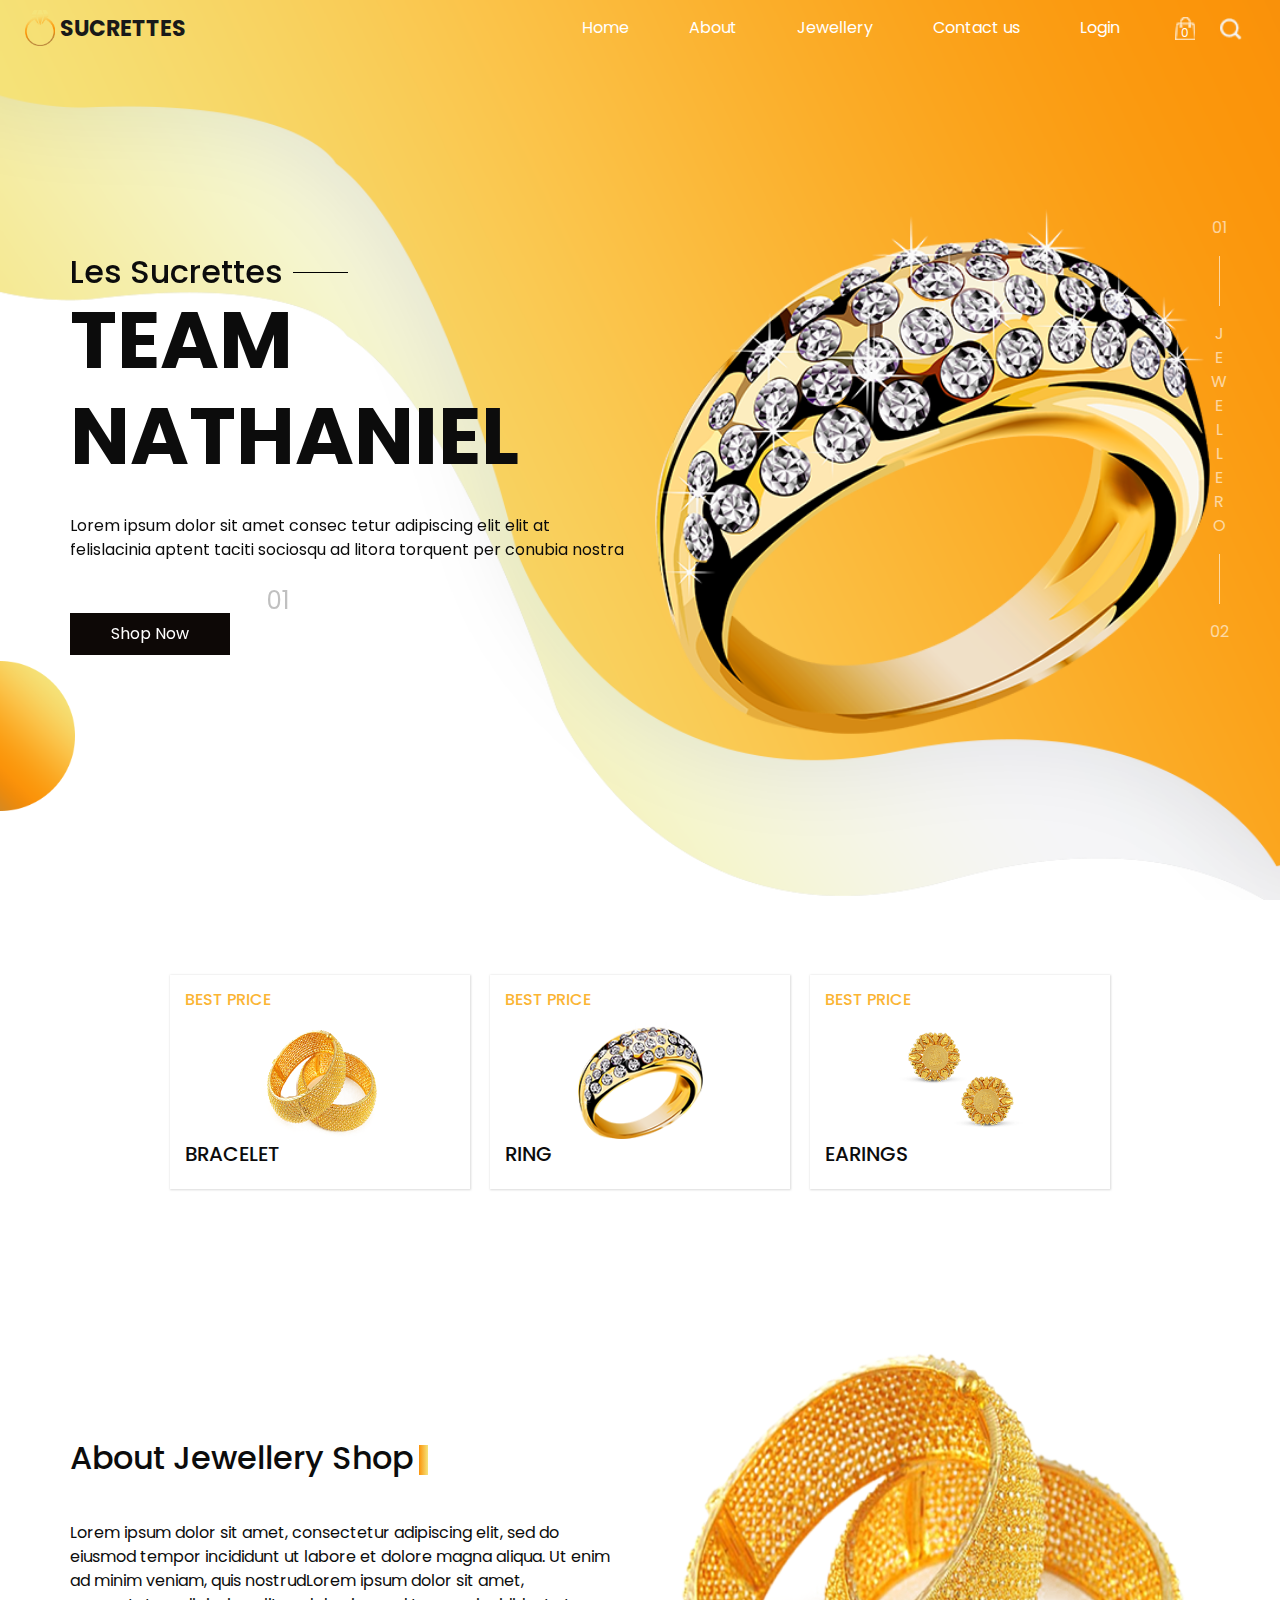
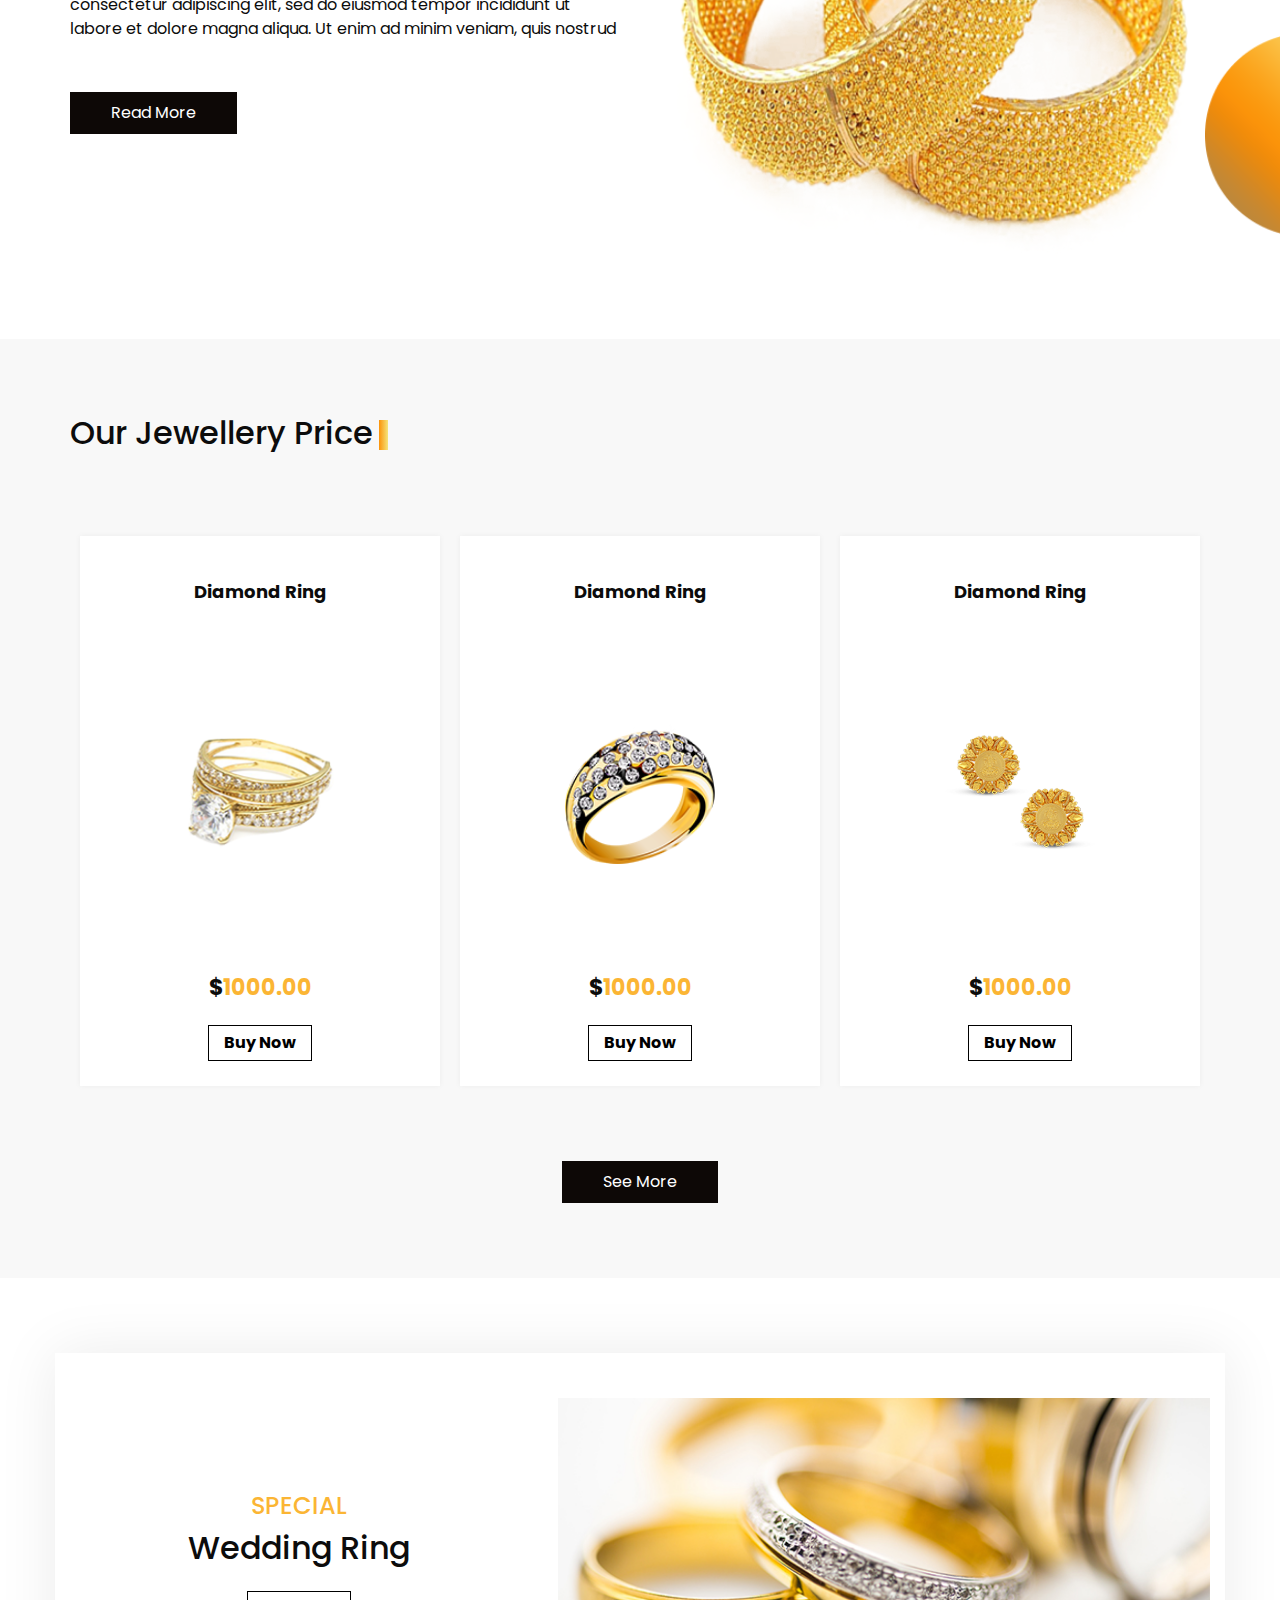
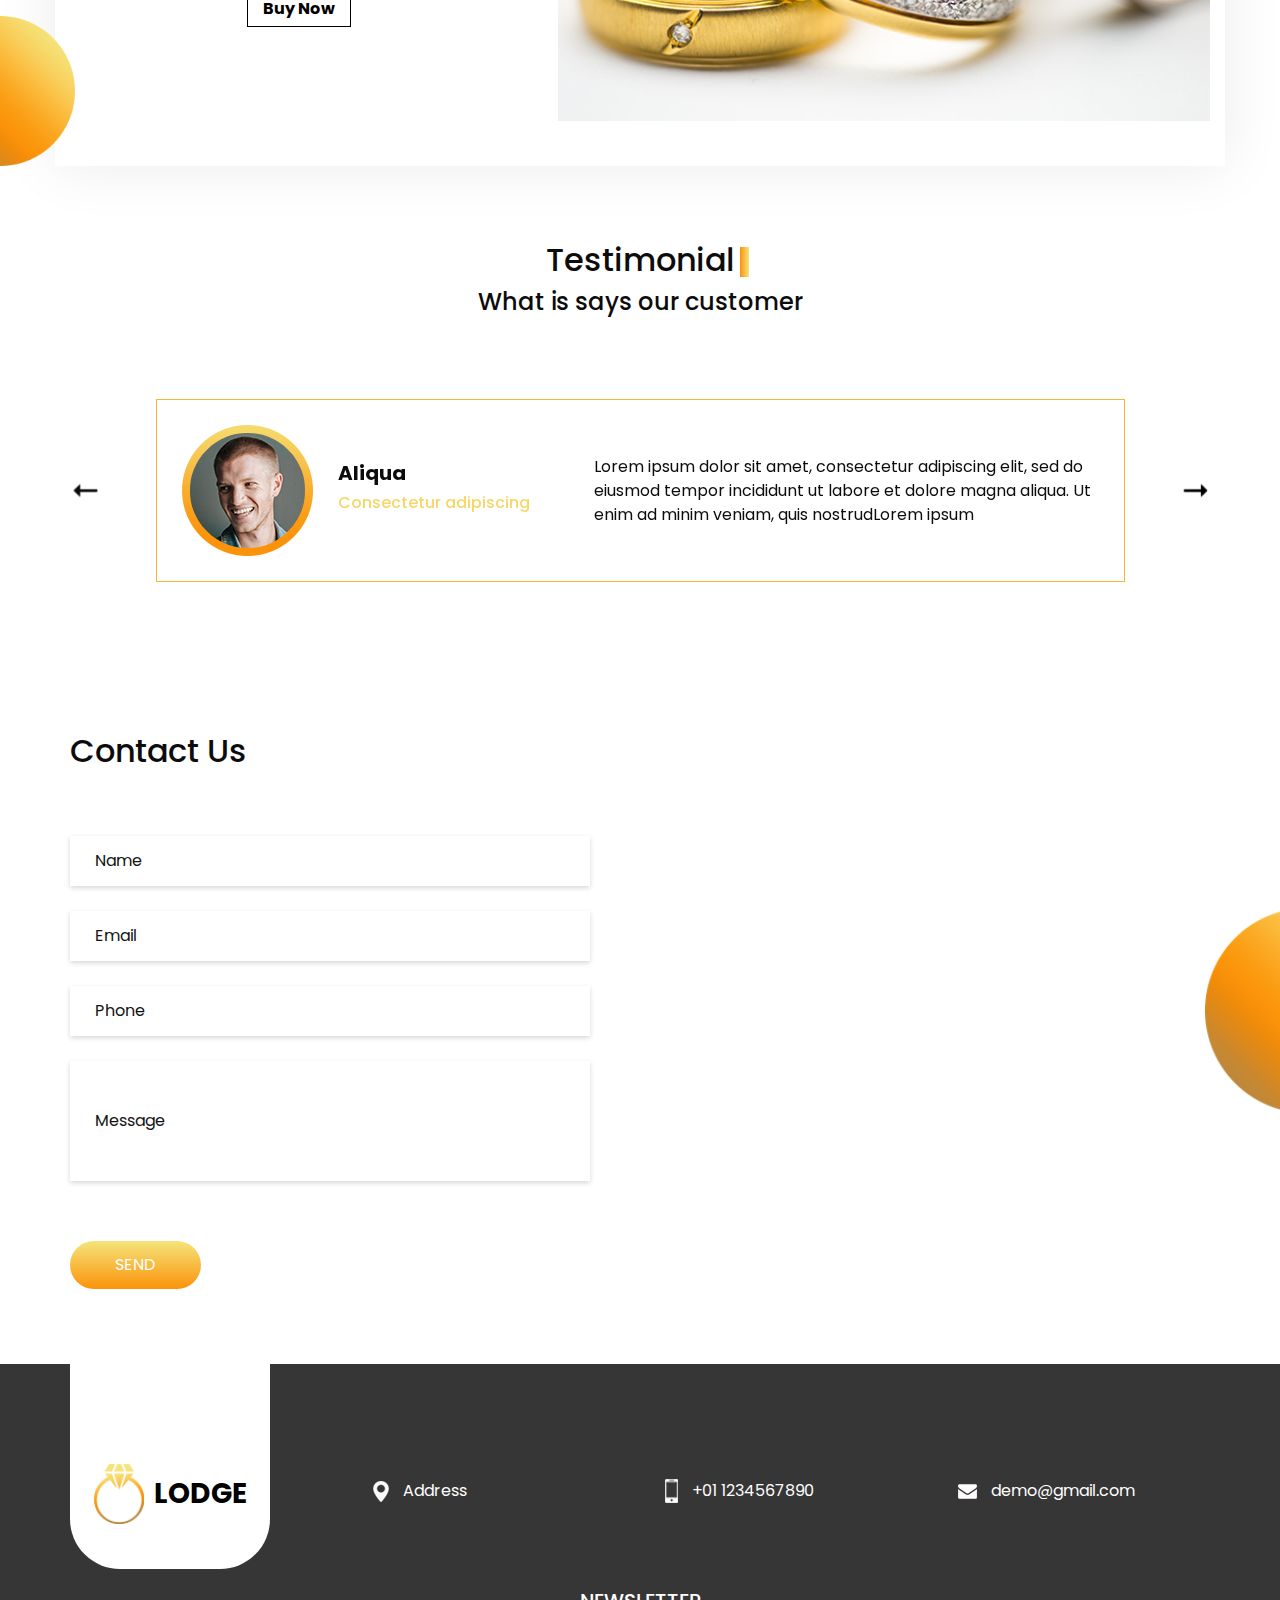
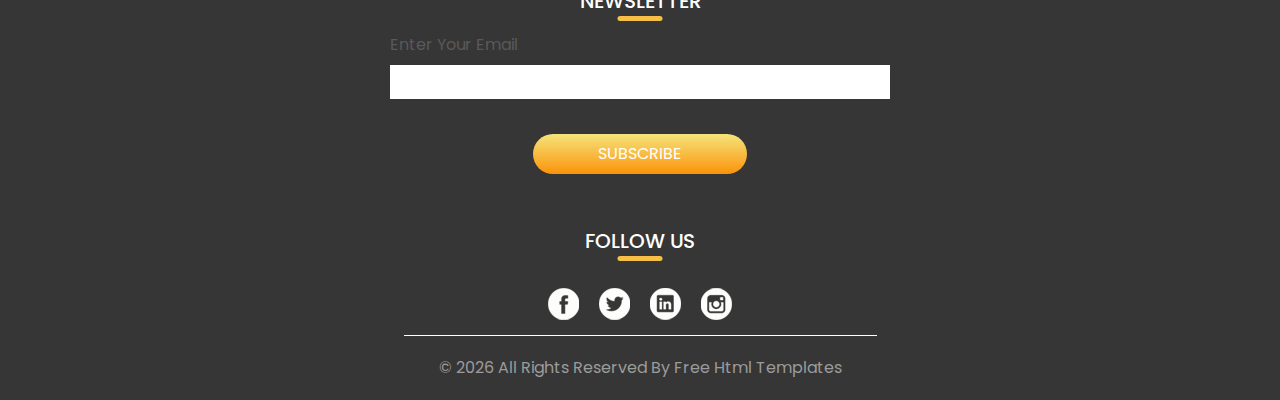
==== commit 92edc3a8: "[ALL] 2 files were committed 	Files: 		site/index.html: Modified 		report.md: Untracked" ====
--- a/site/index.html
+++ b/site/index.html
@@ -38,7 +38,7 @@
           <a class="navbar-brand" href="index.html">
             <img src="images/logo.png" alt="">
             <span>
-              Lodge
+              Sucrettes
             </span>
           </a>
           <button class="navbar-toggler" type="button" data-toggle="collapse" data-target="#navbarSupportedContent" aria-controls="navbarSupportedContent" aria-expanded="false" aria-label="Toggle navigation">
@@ -102,7 +102,7 @@
             l <br>
             e <br>
             r <br>
-            y
+            o
           </span>
           <hr>
           <span>
@@ -123,11 +123,11 @@
                 <div class="col-md-6">
                   <div class="detail_box">
                     <h2>
-                      <span> New Collection</span>
+                      <span>Les Sucrettes</span>
                       <hr>
                     </h2>
                     <h1>
-                      Jewellery
+                      Team Nathaniel
                     </h1>
                     <p>
                       Lorem ipsum dolor sit amet consec tetur adipiscing elit elit at felislacinia
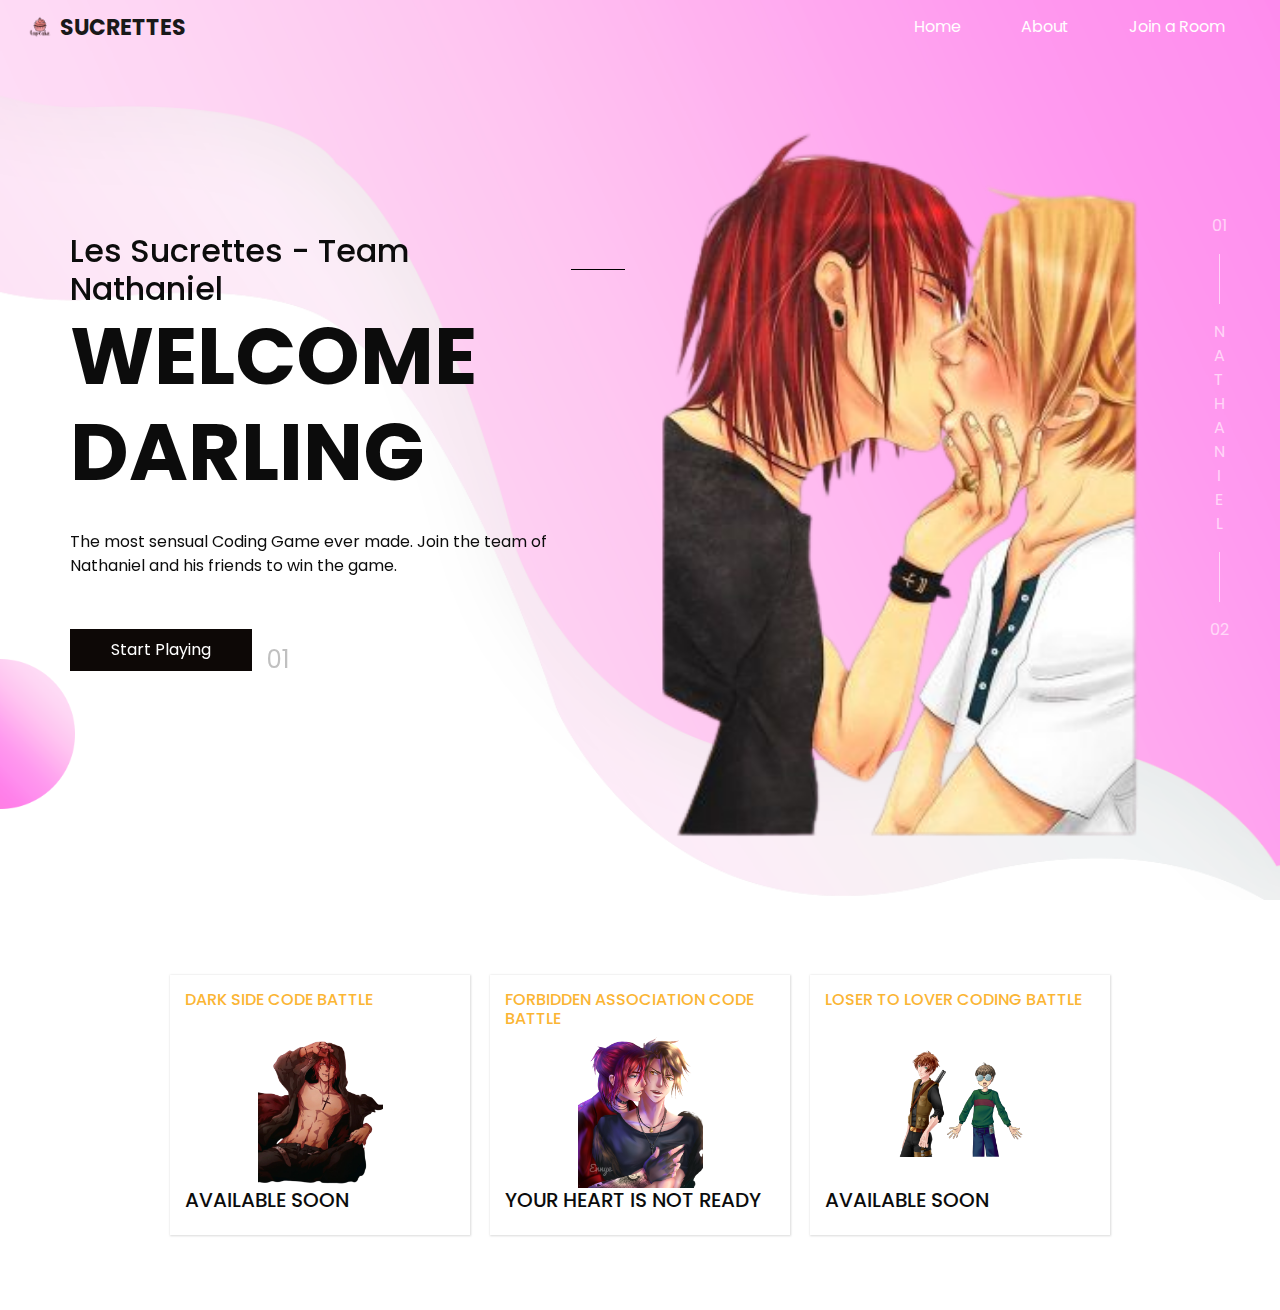
==== commit 3d39414b: "[REWORK] 1 file changed 	Files: 		site/images/design-1.png: Modified 		site/images/design-2.png: Mod" ====
--- a/site/index.html
+++ b/site/index.html
@@ -12,7 +12,7 @@
   <meta name="description" content="" />
   <meta name="author" content="" />
 
-  <title>Lodge</title>
+  <title>Sucrettes Sexy</title>
 
   <!-- slider stylesheet -->
   <link rel="stylesheet" type="text/css" href="https://cdnjs.cloudflare.com/ajax/libs/OwlCarousel2/2.1.3/assets/owl.carousel.min.css" />
@@ -55,27 +55,12 @@
                   <a class="nav-link" href="about.html"> About</a>
                 </li>
                 <li class="nav-item">
-                  <a class="nav-link" href="jewellery.html">Jewellery </a>
-                </li>
-                <li class="nav-item">
-                  <a class="nav-link" href="contact.html">Contact us</a>
-                </li>
-                <li class="nav-item">
-                  <a class="nav-link" href="#">Login</a>
+                  <a class="nav-link" href="#">
+                    Join a Room
+                  </a>
                 </li>
               </ul>
 
-            </div>
-            <div class="quote_btn-container ">
-              <a href="">
-                <img src="images/cart.png" alt="">
-                <div class="cart_number">
-                  0
-                </div>
-              </a>
-              <form class="form-inline">
-                <button class="btn  my-2 my-sm-0 nav_search-btn" type="submit"></button>
-              </form>
             </div>
           </div>
         </nav>
@@ -94,15 +79,15 @@
           </span>
           <hr>
           <span class="jwel">
-            J <br>
+            N <br>
+            a <br>
+            t <br>
+            h <br>
+            a <br>
+            n <br>
+            i <br>
             e <br>
-            w <br>
-            e <br>
-            l <br>
-            l <br>
-            e <br>
-            r <br>
-            o
+            l
           </span>
           <hr>
           <span>
@@ -123,18 +108,21 @@
                 <div class="col-md-6">
                   <div class="detail_box">
                     <h2>
-                      <span>Les Sucrettes</span>
+                      <span>
+                        Les Sucrettes - Team Nathaniel
+                      </span>
                       <hr>
                     </h2>
                     <h1>
-                      Team Nathaniel
+                      Welcome Darling
                     </h1>
                     <p>
-                      Lorem ipsum dolor sit amet consec tetur adipiscing elit elit at felislacinia
-                      aptent taciti sociosqu ad litora torquent per conubia nostra
+                      The most sensual Coding Game ever made. Join the team of Nathaniel and his friends to win the game.
                     </p>
                     <div>
-                      <a href="">Shop Now</a>
+                      <a href="">
+                        Start Playing
+                      </a>
                     </div>
                   </div>
                 </div>
@@ -150,18 +138,21 @@
                 <div class="col-md-6">
                   <div class="detail_box">
                     <h2>
-                      <span> New Collection</span>
+                      <span>
+                        In for something darker ?
+                      </span>
                       <hr>
                     </h2>
                     <h1>
-                      Jewellery
+                      The end justifies the means
                     </h1>
                     <p>
-                      Lorem ipsum dolor sit amet consec tetur adipiscing elit elit at felislacinia
-                      aptent taciti sociosqu ad litora torquent per conubia nostra
+                      Castiel got jealous of Nathaniel's success and decided to join the team of his rival. Will he be able to win the game ?
                     </p>
                     <div>
-                      <a href="">Shop Now</a>
+                      <a href="">
+                         The Dark Side is calling you
+                      </a>
                     </div>
                   </div>
                 </div>
@@ -177,18 +168,19 @@
                 <div class="col-md-6">
                   <div class="detail_box">
                     <h2>
-                      <span> New Collection</span>
+                      <span> Bad Bromance</span>
                       <hr>
                     </h2>
                     <h1>
-                      Jewellery
+                      When opposites attract
                     </h1>
                     <p>
-                      Lorem ipsum dolor sit amet consec tetur adipiscing elit elit at felislacinia
-                      aptent taciti sociosqu ad litora torquent per conubia nostra
+                      Never would Castiel have thought that he would be working with Nathaniel. But the game is on and they have to work together to win.
                     </p>
                     <div>
-                      <a href="">Shop Now</a>
+                      <a href="">
+                        Peace was never an option
+                      </a>
                     </div>
                   </div>
                 </div>
@@ -215,7 +207,7 @@
         <div class="box">
           <div class="price">
             <h6>
-              Best PRICE
+              Dark Side Code Battle
             </h6>
           </div>
           <div class="img-box">
@@ -223,14 +215,14 @@
           </div>
           <div class="name">
             <h5>
-              Bracelet
+              Available soon
             </h5>
           </div>
         </div>
         <div class="box">
           <div class="price">
             <h6>
-              Best PRICE
+              Forbidden Association Code Battle
             </h6>
           </div>
           <div class="img-box">
@@ -238,14 +230,14 @@
           </div>
           <div class="name">
             <h5>
-              Ring
+              Your heart is not ready
             </h5>
           </div>
         </div>
         <div class="box">
           <div class="price">
             <h6>
-              Best PRICE
+              Loser To Lover Coding Battle
             </h6>
           </div>
           <div class="img-box">
@@ -253,7 +245,7 @@
           </div>
           <div class="name">
             <h5>
-              Earings
+              Available soon
             </h5>
           </div>
         </div>
@@ -263,7 +255,7 @@
 
   <!-- end item section -->
 
-  <!-- about section -->
+  <!-- about section
 
   <section class="about_section layout_padding2-top layout_padding-bottom">
     <div class="design-box">
@@ -300,9 +292,9 @@
     </div>
   </section>
 
-  <!-- end about section -->
-
-  <!-- price section -->
+  end about section -->
+
+  <!-- price section
 
   <section class="price_section layout_padding">
     <div class="container">
@@ -375,9 +367,9 @@
     </div>
   </section>
 
-  <!-- end price section -->
-
-  <!-- ring section -->
+  end price section -->
+
+  <!-- ring section 
 
   <section class="ring_section layout_padding">
     <div class="design-box">
@@ -409,256 +401,7 @@
     </div>
   </section>
 
-  <!-- end ring section -->
-
-  <!-- client section -->
-
-  <section class="client_section">
-    <div class="container">
-      <div class="heading_container">
-        <h2>
-          Testimonial
-        </h2>
-      </div>
-      <h4 class="secondary_heading">
-        What is says our customer
-      </h4>
-      <div id="carouselExampleControls" class="carousel slide" data-ride="carousel">
-        <div class="carousel-inner">
-          <div class="carousel-item active">
-            <div class="client_container">
-              <div class="client-id">
-                <div class="img-box">
-                  <img src="images/client.png" alt="">
-                </div>
-                <div class="name">
-                  <h5>
-                    Aliqua
-                  </h5>
-                  <h6>
-                    Consectetur adipiscing
-                  </h6>
-                </div>
-              </div>
-              <div class="detail-box">
-                <p>
-                  Lorem ipsum dolor sit amet, consectetur adipiscing elit, sed do eiusmod tempor incididunt ut labore et
-                  dolore magna aliqua. Ut enim ad minim veniam, quis nostrudLorem ipsum
-                </p>
-              </div>
-            </div>
-          </div>
-          <div class="carousel-item">
-            <div class="client_container">
-              <div class="client-id">
-                <div class="img-box">
-                  <img src="images/client.png" alt="">
-                </div>
-                <div class="name">
-                  <h5>
-                    Aliqua
-                  </h5>
-                  <h6>
-                    Consectetur adipiscing
-                  </h6>
-                </div>
-              </div>
-              <div class="detail-box">
-                <p>
-                  Lorem ipsum dolor sit amet, consectetur adipiscing elit, sed do eiusmod tempor incididunt ut labore et
-                  dolore magna aliqua. Ut enim ad minim veniam, quis nostrudLorem ipsum
-                </p>
-              </div>
-            </div>
-          </div>
-          <div class="carousel-item">
-            <div class="client_container">
-              <div class="client-id">
-                <div class="img-box">
-                  <img src="images/client.png" alt="">
-                </div>
-                <div class="name">
-                  <h5>
-                    Aliqua
-                  </h5>
-                  <h6>
-                    Consectetur adipiscing
-                  </h6>
-                </div>
-              </div>
-              <div class="detail-box">
-                <p>
-                  Lorem ipsum dolor sit amet, consectetur adipiscing elit, sed do eiusmod tempor incididunt ut labore et
-                  dolore magna aliqua. Ut enim ad minim veniam, quis nostrudLorem ipsum
-                </p>
-              </div>
-            </div>
-          </div>
-        </div>
-        <a class="carousel-control-prev" href="#carouselExampleControls" role="button" data-slide="prev">
-          <span class="carousel-control-prev-icon" aria-hidden="true"></span>
-          <span class="sr-only">Previous</span>
-        </a>
-        <a class="carousel-control-next" href="#carouselExampleControls" role="button" data-slide="next">
-          <span class="carousel-control-next-icon" aria-hidden="true"></span>
-          <span class="sr-only">Next</span>
-        </a>
-      </div>
-
-    </div>
-  </section>
-
-  <!-- end client section -->
-
-  <!-- contact section -->
-
-  <section class="contact_section layout_padding">
-    <div class="design-box">
-      <img src="images/design-2.png" alt="">
-    </div>
-    <div class="container ">
-      <div class="">
-        <h2 class="">
-          Contact Us
-        </h2>
-      </div>
-
-    </div>
-    <div class="container">
-      <div class="row">
-        <div class="col-md-6">
-          <form action="">
-            <div>
-              <input type="text" placeholder="Name" />
-            </div>
-            <div>
-              <input type="email" placeholder="Email" />
-            </div>
-            <div>
-              <input type="text" placeholder="Phone" />
-            </div>
-            <div>
-              <input type="text" class="message-box" placeholder="Message" />
-            </div>
-            <div class="d-flex ">
-              <button>
-                SEND
-              </button>
-            </div>
-          </form>
-        </div>
-        <div class="col-md-6">
-          <div class="map_container">
-            <div class="map-responsive">
-              <iframe src="https://www.google.com/maps/embed/v1/place?key=AIzaSyA0s1a7phLN0iaD6-UE7m4qP-z21pH0eSc&q=Eiffel+Tower+Paris+France" width="600" height="300" frameborder="0" style="border:0; width: 100%; height:100%" allowfullscreen></iframe>
-            </div>
-          </div>
-        </div>
-      </div>
-    </div>
-  </section>
-
-  <!-- end contact section -->
-
-  <!-- info section -->
-  <section class="info_section ">
-    <div class="container">
-      <div class="info_container">
-        <div class="row">
-          <div class="col-md-3">
-            <div class="info_logo">
-              <a href="">
-                <img src="images/logo.png" alt="">
-                <span>
-                  Lodge
-                </span>
-              </a>
-            </div>
-          </div>
-          <div class="col-md-3">
-            <div class="info_contact">
-              <a href="">
-                <img src="images/location.png" alt="">
-                <span>
-                  Address
-                </span>
-              </a>
-            </div>
-          </div>
-          <div class="col-md-3">
-            <div class="info_contact">
-              <a href="">
-                <img src="images/phone.png" alt="">
-                <span>
-                  +01 1234567890
-                </span>
-              </a>
-            </div>
-          </div>
-          <div class="col-md-3">
-            <div class="info_contact">
-              <a href="">
-                <img src="images/mail.png" alt="">
-                <span>
-                  demo@gmail.com
-                </span>
-              </a>
-            </div>
-          </div>
-        </div>
-        <div class="info_form">
-          <div class="d-flex justify-content-center">
-            <h5 class="info_heading">
-              Newsletter
-            </h5>
-          </div>
-          <form action="">
-            <div class="email_box">
-              <label for="email2">Enter Your Email</label>
-              <input type="text" id="email2">
-            </div>
-            <div>
-              <button>
-                subscribe
-              </button>
-            </div>
-          </form>
-        </div>
-        <div class="info_social">
-          <div class="d-flex justify-content-center">
-            <h5 class="info_heading">
-              Follow Us
-            </h5>
-          </div>
-          <div class="social_box">
-            <a href="">
-              <img src="images/fb.png" alt="">
-            </a>
-            <a href="">
-              <img src="images/twitter.png" alt="">
-            </a>
-            <a href="">
-              <img src="images/linkedin.png" alt="">
-            </a>
-            <a href="">
-              <img src="images/insta.png" alt="">
-            </a>
-          </div>
-        </div>
-      </div>
-    </div>
-  </section>
-
-  <!-- end info_section -->
-
-  <!-- footer section -->
-  <section class="container-fluid footer_section">
-    <p>
-      &copy; <span id="displayYear"></span> All Rights Reserved By
-      <a href="https://html.design/">Free Html Templates</a>
-    </p>
-  </section>
-  <!-- footer section -->
+  end ring section -->
 
   <script type="text/javascript" src="js/jquery-3.4.1.min.js"></script>
   <script type="text/javascript" src="js/bootstrap.js"></script>
